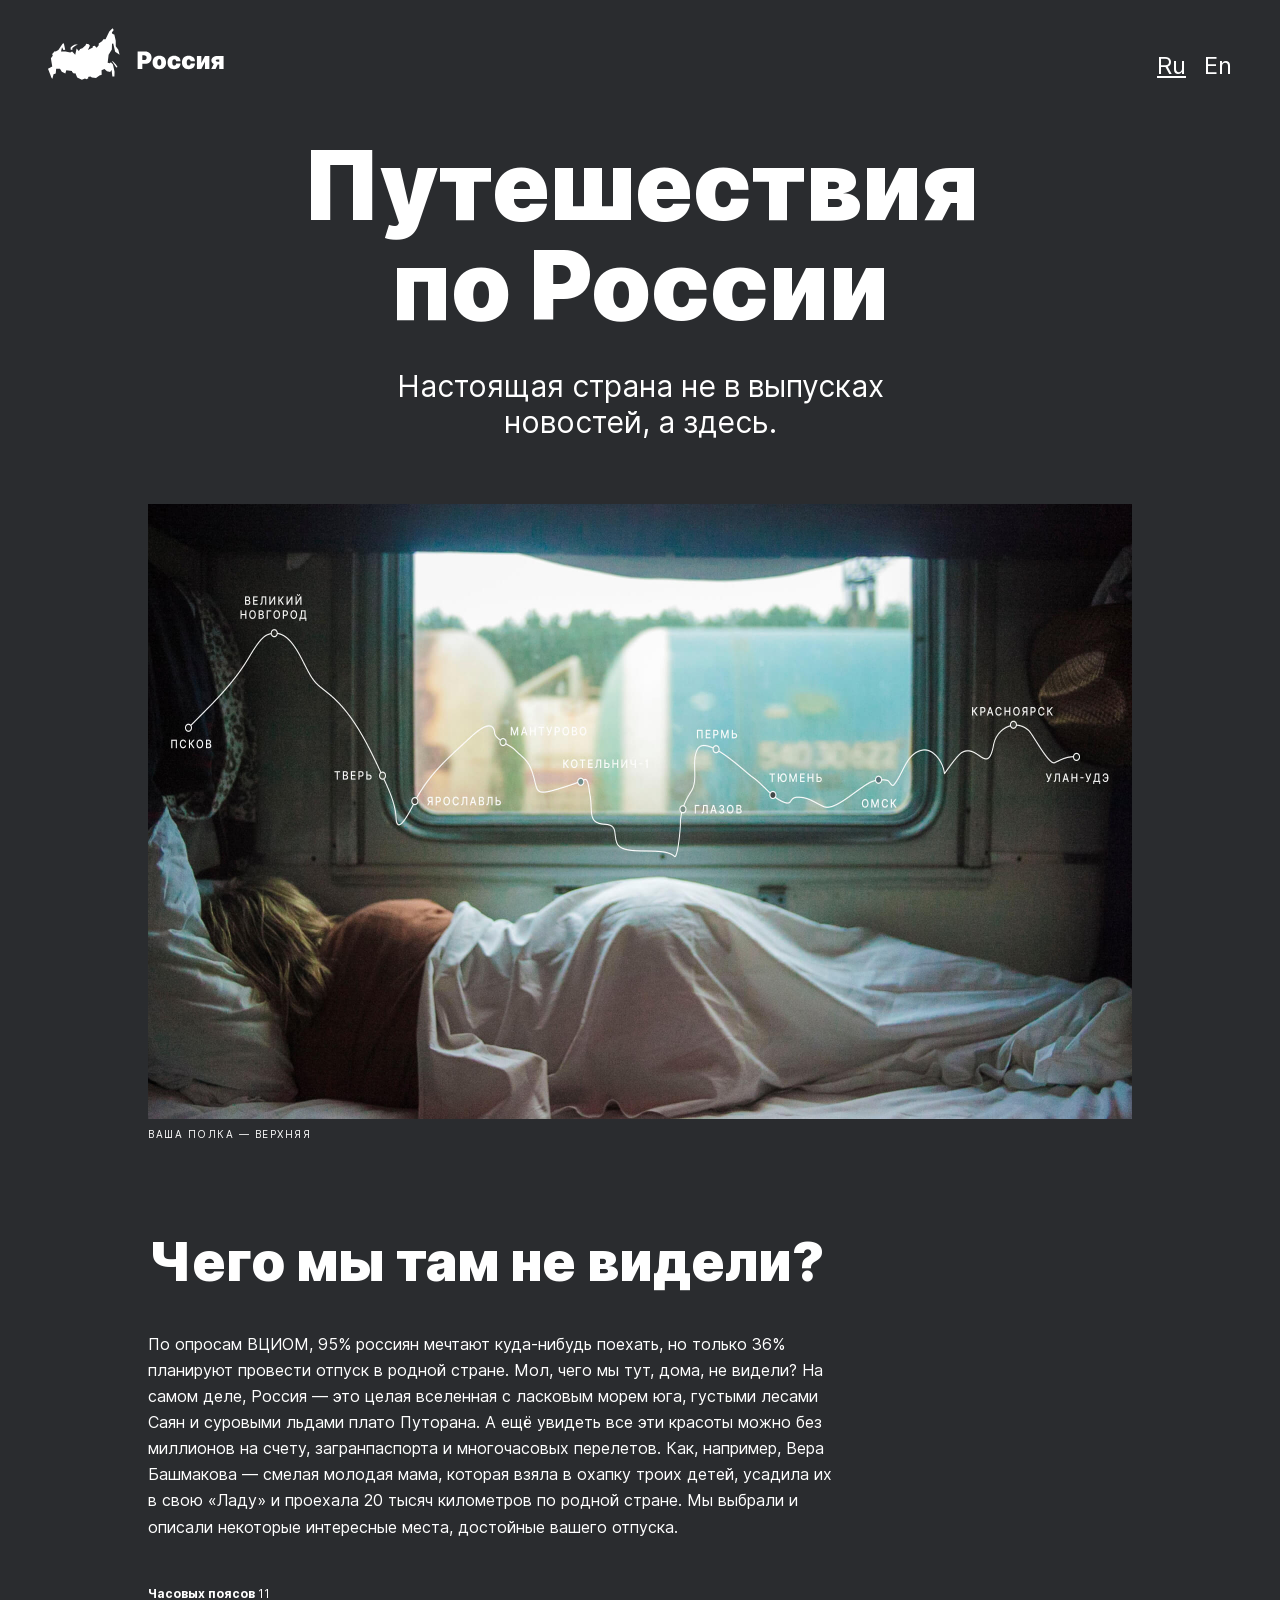
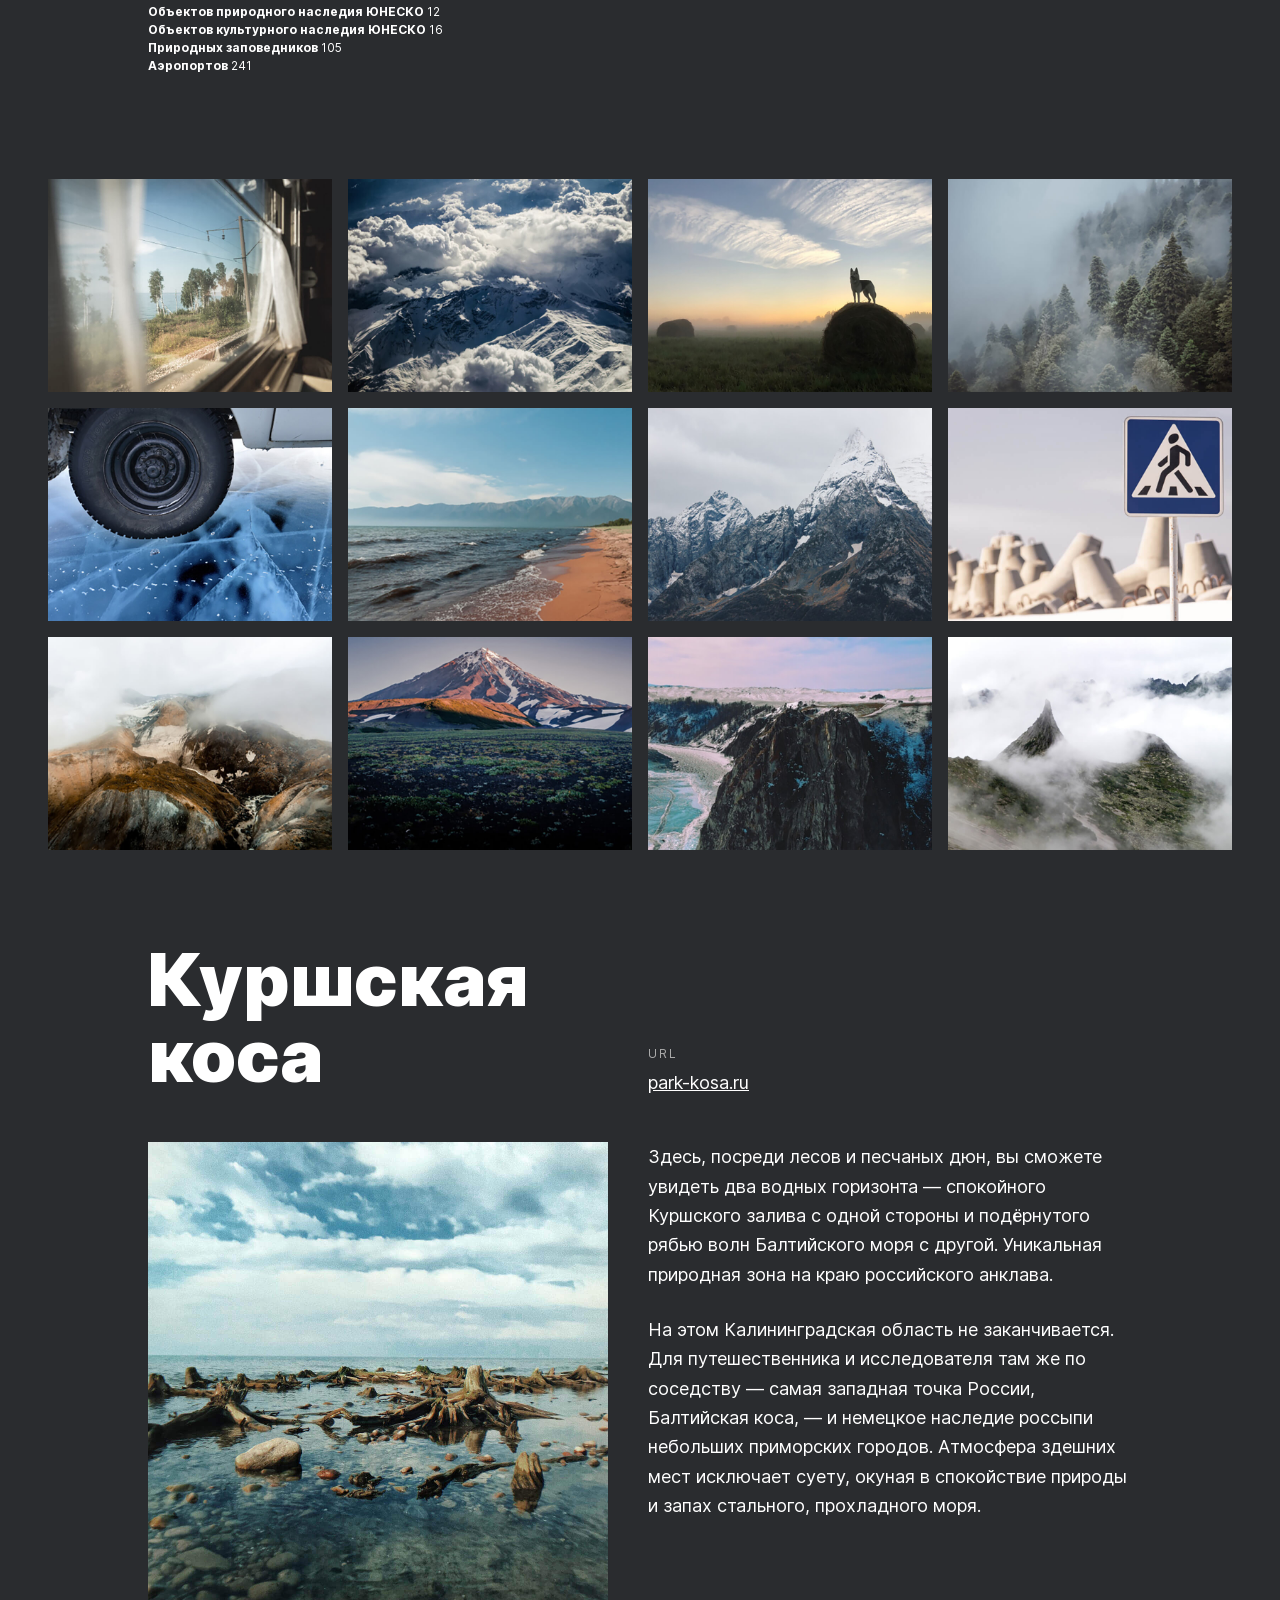
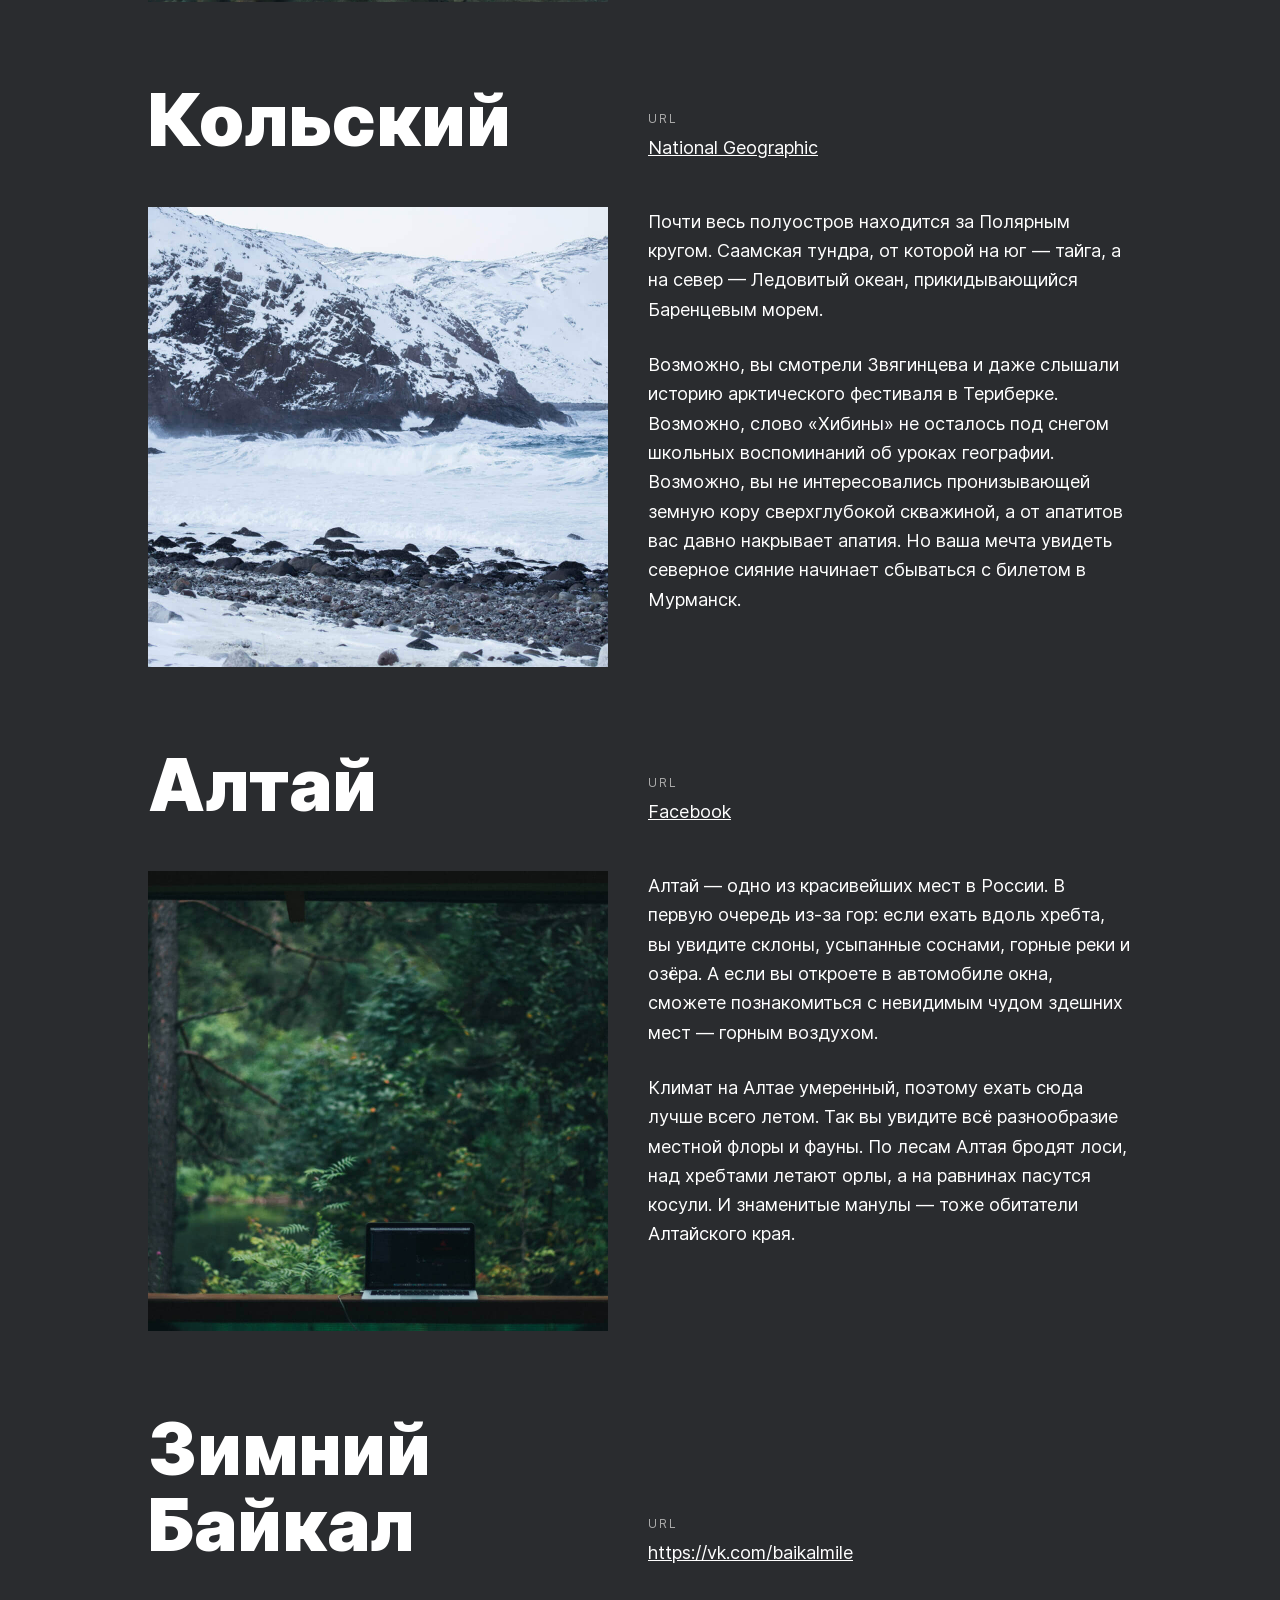
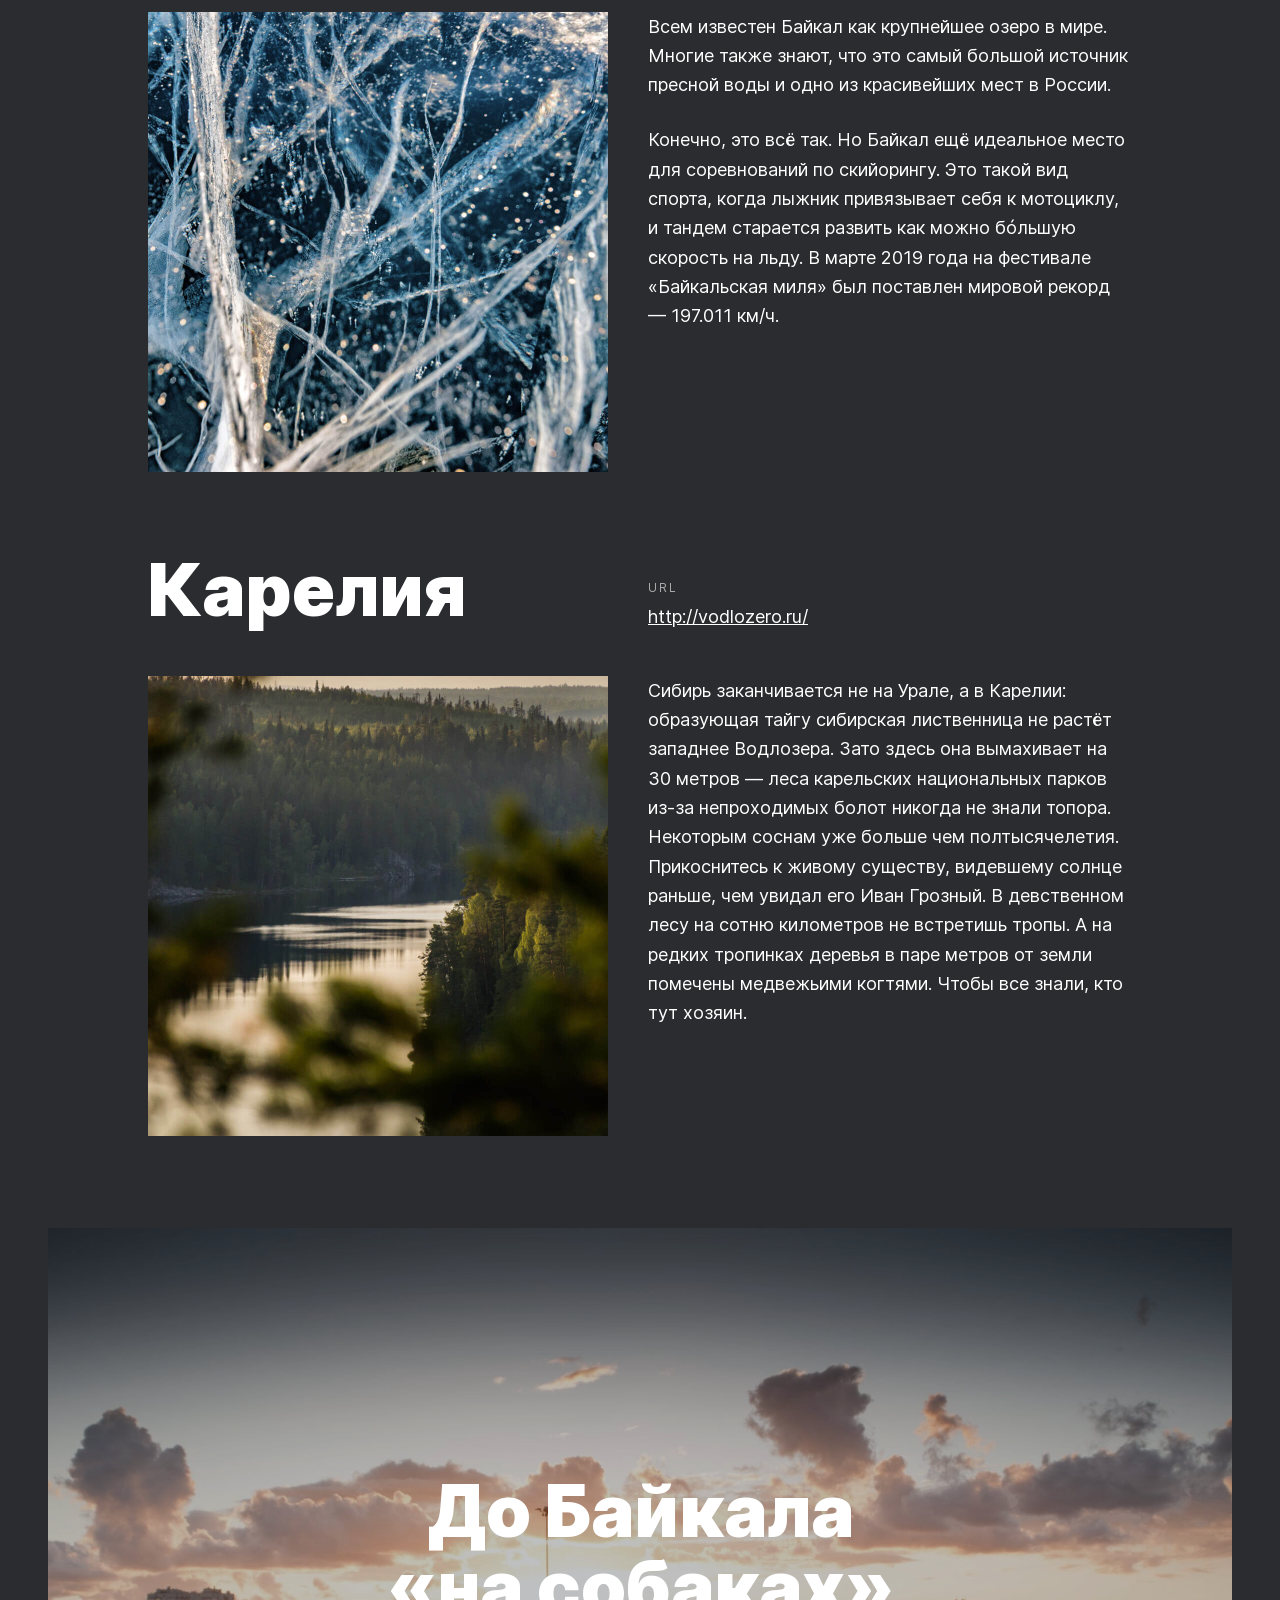
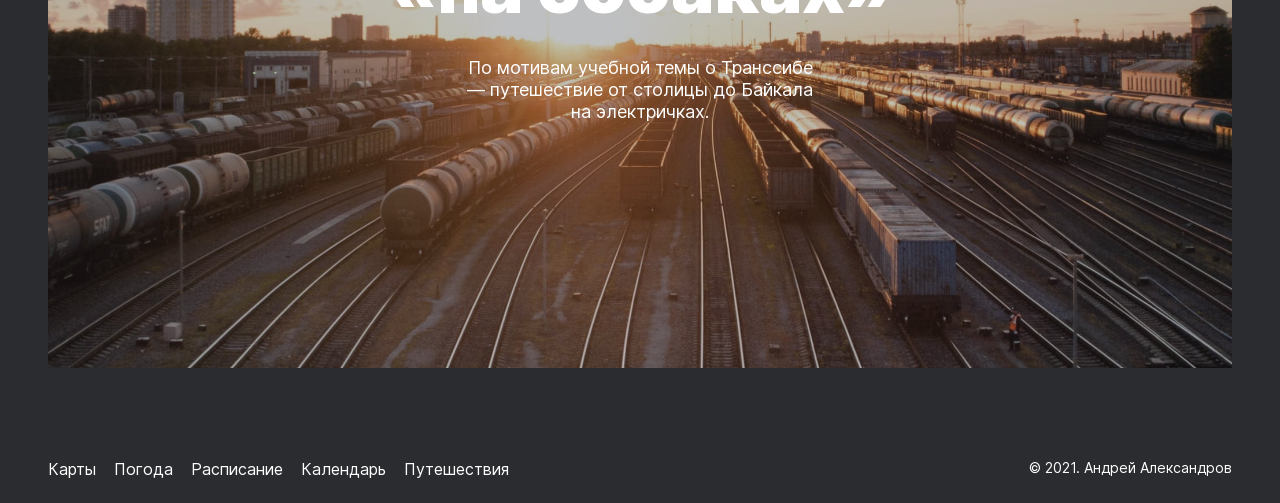
==== index.html @ 9c0816f3 "added markup and styles #1280" ====
<!DOCTYPE html>
<html lang="ru">
<head>
  <meta charset="UTF-8">
  <meta name="viewport" content="width=device-width, initial-scale=1.0">
  <title>Путешествия по России</title>
  <link rel="stylesheet" href="normalize.css">
  <link rel="stylesheet" href="/fonts/inter.css">
  <link rel="stylesheet" href="style.css">
</head>
<body class="root">
  <div class="page">
    
    <header class="header">
      <img class="header__logo" src="/images/header-logo.svg" alt="лого карта России">
      <ul class="header__lang-links">
        <li class="header__lang-link header__lang-link_ru">Ru</li>
        <li class="header__lang-link">En</li>
      </ul>
    </header>
    <main class="content">

      <section class="lead">
        <h1 class="lead__title">Путешествия по России</h1>
        <h2 class="lead__subtitle">Настоящая страна не в выпусках<pre class="line-break">новостей, а здесь.</pre></h2>
        <img class="lead__image" src="/images/lead-polka.jpg" alt="плацкарт, нижняя полка">
        <p class="lead__caption">ваша полка — верхняя</p>
      </section>

      <section class="intro">
          <h2 class="intro__title">Чего мы там не видели?</h2>
          <p class="intro__text">По опросам ВЦИОМ, 95% россиян мечтают куда-нибудь поехать,
            но только 36% планируют провести отпуск в родной стране. Мол, чего мы тут, дома,
            не видели? На самом деле, Россия — это целая вселенная с ласковым морем юга,
            густыми лесами Саян и суровыми льдами плато Путорана. А ещё увидеть все эти
            красоты можно без миллионов на счету, загранпаспорта и многочасовых перелетов.
            Как, например, Вера Башмакова — смелая молодая мама, которая взяла в охапку троих детей,
            усадила их в свою «Ладу» и проехала 20 тысяч километров по родной стране.
            Мы выбрали и описали некоторые интересные места, достойные вашего отпуска.
          </p>
          <ul class="intro__list">
            <li>Часовых поясов <span class="intro__list_digits">11</span></li>
            <li>Объектов природного наследия ЮНЕСКО <span class="intro__list_digits">12</span></li>
            <li>Объектов культурного наследия ЮНЕСКО <span class="intro__list_digits">16</span></li>
            <li>Природных заповедников <span class="intro__list_digits">105</span></li>
            <li>Аэропортов <span class="intro__list_digits">241</span></li>
          </ul>
      </section>

      <section class="photo-grid">
        <div class="photo-grid__item photo-grid__item_cell_1"></div>
        <div class="photo-grid__item photo-grid__item_cell_2"></div>
        <div class="photo-grid__item photo-grid__item_cell_3"></div>
        <div class="photo-grid__item photo-grid__item_cell_4"></div>
        <div class="photo-grid__item photo-grid__item_cell_5"></div>
        <div class="photo-grid__item photo-grid__item_cell_6"></div>
        <div class="photo-grid__item photo-grid__item_cell_7"></div>
        <div class="photo-grid__item photo-grid__item_cell_8"></div>
        <div class="photo-grid__item photo-grid__item_cell_9"></div>
        <div class="photo-grid__item photo-grid__item_cell_10"></div>
        <div class="photo-grid__item photo-grid__item_cell_11"></div>
        <div class="photo-grid__item photo-grid__item_cell_12"></div>
      </section>
    
      <section class="places">
        <div class="place">
          <h2 class="place__title">Куршская коса</h2>
          <div class="place__website">
            <h3 class="place__website_url-heading">URL</h3>
            <a href="http://park-kosa.ru" target="_blank" class="place__website_link hover-link">park-kosa.ru</a>
          </div>
          <img class="place__image" src="/images/place-kosa.jpg" alt="Куршская коса">
          <div class="place__text">
            <p class="place__paragraph">Здесь, посреди лесов и песчаных дюн, вы сможете увидеть два водных горизонта —
              спокойного Куршского залива с одной стороны и подёрнутого рябью волн Балтийского моря с другой.
              Уникальная природная зона на краю российского анклава.</p>
            <p class="place__paragraph">На этом Калининградская область не заканчивается. Для путешественника и исследователя там же
              по соседству — самая западная точка России, Балтийская коса, — и немецкое наследие россыпи небольших
              приморских городов. Атмосфера здешних мест исключает суету, окуная в спокойствие природы и запах
              стального, прохладного моря.</p>
          </div>
        </div>

        <div class="place">
          <h2 class="place__title">Кольский</h2>
          <div class="place__website">
            <h3 class="place__website_url-heading">URL</h3>
            <a href="https://yourshot.nationalgeographic.com/photos/?keywords=kolskiy" target="_blank" class="place__website_link hover-link">National Geographic</a>
          </div>
          <img class="place__image" src="/images/place-kolsky.jpg" alt="Кольский полуостров">
          <div class="place__text">
            <p class="place__paragraph">Почти весь полуостров находится за Полярным кругом. Саамская тундра, от которой на юг — 
              тайга, а на север — Ледовитый океан, прикидывающийся Баренцевым морем.</p>
           <p class="place__paragraph">Возможно, вы смотрели Звягинцева и даже слышали историю арктического фестиваля в Териберке.
              Возможно, слово «Хибины» не осталось под снегом школьных воспоминаний об уроках географии.
              Возможно, вы не интересовались пронизывающей земную кору сверхглубокой скважиной, а от апатитов
              вас давно накрывает апатия. Но ваша мечта увидеть северное сияние начинает сбываться с билетом в Мурманск.</p>
          </div>
        </div>

        <div class="place">
          <h2 class="place__title">Алтай</h2>
          <div class="place__website">
            <h3 class="place__website_url-heading">URL</h3>
            <a href="https://www.facebook.com/vera.bashmakova/posts/10156011613718822" target="_blank" class="place__website_link hover-link">Facebook</a>
          </div>
          <img class="place__image" src="/images/place-altai.jpg" alt="Алтай">
          <div class="place__text">
            <p class="place__paragraph">Алтай — одно из красивейших мест в России. 
              В первую очередь из-за гор: если ехать вдоль хребта, вы увидите склоны, усыпанные соснами, горные реки и озёра.
              А если вы откроете в автомобиле окна, сможете познакомиться с невидимым чудом здешних мест — горным воздухом.</p>
            <p class="place__paragraph">Климат на Алтае умеренный, поэтому ехать сюда лучше всего летом.
              Так вы увидите всё разнообразие местной флоры и фауны. По лесам Алтая бродят лоси, над хребтами летают орлы, а на равнинах пасутся косули.
              И знаменитые манулы — тоже обитатели Алтайского края.</p>
          </div>
        </div>

        <div class="place">
          <h2 class="place__title">Зимний Байкал</h2>
          <div class="place__website">
            <h3 class="place__website_url-heading">URL</h3>
            <a href="https://vk.com/baikalmile" target="_blank" class="place__website_link hover-link">https://vk.com/baikalmile</a>
          </div>
          <img class="place__image" src="/images/place-winter-baikal.jpg" alt="">
          <div class="place__text">
            <p class="place__paragraph">Всем известен Байкал как крупнейшее озеро 
              в мире. Многие также знают, что это самый большой источник пресной воды и одно из красивейших мест в России.</p>
            <p class="place__paragraph">Конечно, это всё так. Но Байкал ещё идеальное место для соревнований по скийорингу. Это такой вид спорта, когда лыжник привязывает себя 
              к мотоциклу, и тандем старается развить как можно бóльшую скорость на льду. В марте 2019 года на фестивале «Байкальская миля» был поставлен мировой рекорд — 197.011 км/ч.</p>
          </div>
        </div>

        <div class="place">
          <h2 class="place__title">Карелия</h2> 
          <div class="place__website">
            <h3 class="place__website_url-heading">URL</h3>
            <a href="http://vodlozero.ru" target="_blank" class="place__website_link hover-link">http://vodlozero.ru/</a>
          </div>
          <img class="place__image" src="/images/place-karelia.jpg" alt="Карелия">
          <div class="place__text">
            <p class="place__paragraph">Сибирь заканчивается не на Урале, а в Карелии: образующая тайгу сибирская лиственница не растёт западнее Водлозера.
              Зато здесь она вымахивает на 30 метров — леса карельских национальных парков из-за непроходимых болот никогда не знали топора. Некоторым соснам уже больше чем полтысячелетия.
              Прикоснитесь к живому существу, видевшему солнце раньше, чем увидал его Иван Грозный.
              В девственном лесу на сотню километров не встретишь тропы. А на редких тропинках деревья 
              в паре метров от земли помечены медвежьими когтями. Чтобы все знали, кто тут хозяин.</p>
          </div>
        </div>
      </section>

      <section class="cover">
        <a href="https://stampsy.com/na-elektrichkakh-do-baikala" target="_blank" class="cover__background">
          <h2 class="cover__title">До Байкала «на собаках»</h2>
          <h3 class="cover__subtitle">По мотивам учебной темы о Транссибе — путешествие от столицы до Байкала на электричках.</h3>
        </a>
      </section>
    </main>
    <footer class="footer">
      <nav >
        <ul class="footer__menu">
          <li>
            <a href="https://yandex.ru/maps" target="_blank" class="footer__link hover-link">Карты</a>
          </li>
          <li>
            <a href="https://yandex.ru/pogoda" target="_blank" class="footer__link hover-link">Погода</a>
          </li>
          <li>
            <a href="https://rasp.yandex.ru" target="_blank" class="footer__link hover-link">Расписание</a>
          </li>
          <li>
            <a href="https://calendar.yandex.ru" target="_blank" class="footer__link hover-link">Календарь</a>
          </li>
          <li>
            <a href="https://travel.yandex.ru" target="_blank" class="footer__link hover-link">Путешествия</a>
          </li>          
        </ul>
      </nav>
      <p class="footer__copyright">© 2021. Андрей Александров</p>
    </footer>
  </div>
  
</body>
</html>
---- fonts/inter.css ----
@font-face {
  font-family: 'Inter';
  font-style:  normal;
  font-weight: 400;
  font-display: swap;
  src: url("Inter-Regular.woff2?v=3.19") format("woff2"),
       url("Inter-Regular.woff?v=3.19") format("woff");
}

@font-face {
  font-family: 'Inter';
  font-style:  normal;
  font-weight: 700;
  font-display: swap;
  src: url("Inter-Bold.woff2?v=3.19") format("woff2"),
       url("Inter-Bold.woff?v=3.19") format("woff");
}

@font-face {
  font-family: 'Inter';
  font-style:  normal;
  font-weight: 900;
  font-display: swap;
  src: url("Inter-Black.woff2?v=3.19") format("woff2"),
       url("Inter-Black.woff?v=3.19") format("woff");
}


/* -------------------------------------------------------
Variable font.
Usage:

  html { font-family: 'Inter', sans-serif; }
  @supports (font-variation-settings: normal) {
    html { font-family: 'Inter var', sans-serif; }
  }
*/
@font-face {
  font-family: 'Inter var';
  font-weight: 100 900;
  font-display: swap;
  font-style: normal;
  font-named-instance: 'Regular';
  src: url("Inter-roman.var.woff2?v=3.19") format("woff2");
}



@font-face {
  font-family: 'Inter var experimental';
  font-weight: 100 900;
  font-display: swap;
  font-style: oblique 0deg 10deg;
  src: url("Inter.var.woff2?v=3.19") format("woff2");
}
---- style.css ----
.page {
  margin: 0 auto;
  padding: 28px 0 24px;
  max-width: 1280px;
  min-height: 100vh;
  background: #2A2C2F;
  font-family: 'Inter', sans-serif;
  color: #FFFFFF;
}
.header {
  margin: 0 auto 56px;
  max-width: 1184px;
  min-height: 52px;
  display: flex;
  justify-content: space-between;
}
.header__logo {
  width: 176px;
  height: 52px;
}
.header__lang-links {
  margin: 0;
  padding: 0;
  font-size: 24px;
  line-height: 1.17;
  display: flex;
  align-items: flex-end;
}
.header__lang-link {
  color: #FFFFFF;
  margin-right: 18px;
  list-style-type: none;
  padding: 0;
}
.header__lang-link:last-child {
  margin-right: 0;
}
.header__lang-link_ru {
  text-decoration: underline;
}
/*---------------------------------------------------------------------------*/
.lead {
  margin: 0 auto;
  max-width: 984px;
  max-height: 1005px;
  display: flex;
  flex-direction: column;
}
.lead__title {
  margin: 0 auto;
  max-width: 720px;
  height: 200px;
  font-weight: 900;
  font-size: 96px;
  line-height: 1.04;
  text-align: center;
}
.lead__subtitle {
  margin: 32px auto 64px;
  max-width: 640px;
  height: 72px;
  font-weight: normal;
  font-size: 30px;
  line-height: 1.2;
  text-align: center;
}
.line-break {
  margin: 0;
  font-family: 'Inter', sans-serif;
}
.lead__image {
  margin: 0 auto;
  height: 615px;
  object-fit: cover;
}
.lead__caption {
  margin-top: 8px;
  font-size: 10px;
  line-height: 1.4;
  letter-spacing: 1.5px;
  text-transform: uppercase;
  align-self: flex-start;
}
/*---------------------------------------------------------------------------*/
.intro {
  margin: 92px auto 92px 148px;
  max-width: 690px;
  min-height: 429px;
  display: flex;
  flex-direction: column;
}
.intro__title {
  margin: 0;
  min-height: 58px;
  font-weight: 900;
  font-size: 54px;
  line-height: 1.07;
}
.intro__text {
  margin: 40px 0 33px;
  min-height: 208px;
  font-size: 16px;
  line-height: 1.63;
}
.intro__list {
  list-style-type: none;
  padding: 0;
  min-height: 90px;
  font-size: 12px;
  line-height: 1.5;
  font-weight: bold;
}
.intro__list_digits {
  font-weight: 400;
}
/*---------------------------------------------------------------------------*/
.photo-grid {
  margin: 0 auto;
  max-width: 1184px;
  min-height: 671px;
  display: grid;
  grid-template-columns: repeat(auto-fit, minmax(284px, 1fr));
  grid-template-rows: repeat(auto-fit, minmax(213px, 1fr));
  gap: 16px ;
}
.photo-grid__item {
  background-size: cover;
}
.photo-grid__item_cell_1 {
  background-image:url(/images/photo-grid-train.jpg);
}
.photo-grid__item_cell_2 {
  background-image: url(/images/photo-grid-atharva-tulsi.jpg);
}
.photo-grid__item_cell_3 {
  background-image: url(/images/photo-grid-tuman.jpg);
}
.photo-grid__item_cell_4 {
  background-image: url(/images/photo-grid-sochi.jpg);
}
.photo-grid__item_cell_5 {
  background-image: url(/images/photo-grid-arisa.jpg);
}
.photo-grid__item_cell_6 {
  background-image: url(/images/photo-grid-baikal.jpg);
}
.photo-grid__item_cell_7 {
  background-image: url(/images/photo-grid-elbrus.jpg);
}
.photo-grid__item_cell_8 {
  background-image: url(/images/photo-grid-kondratiev.jpg);
}
.photo-grid__item_cell_9 {
  background-image: url(/images/photo-grid-kamchatka-1.jpg);
}
.photo-grid__item_cell_10 {
  background-image: url(/images/photo-grid-kamchatka-2.jpg);
}
.photo-grid__item_cell_11 {
  background-image: url(/images/photo-grid-baikal-2.jpg);
}
.photo-grid__item_cell_12 {
  background-image: url(/images/photo-grid-ergaki.jpg);
}
/*---------------------------------------------------------------------------*/
.places {
  margin: 92px auto;
  max-width: 984px;
}
.place {
  margin: 0px 0 80px;
  max-width: 984px;
  display: grid;
  grid-template-columns: 460px 1fr;
  grid-template-rows: max-content;
  gap: 48px 40px;
}

.place__title {
  margin: 0;
  width: 460px;
  font-weight: 900;
  font-size: 72px;
  line-height: 1.06;
  align-self: end;
}
.place__website {
  max-width: 456px;
  max-height: 46px;
  align-self: end;

}
.place__website_url-heading {
  margin: 0 0 12px;
  font-weight: normal;
  font-size: 12px;
  line-height: 1;
  letter-spacing: 2px;
  color: #AAAAAA;
}
.place__website_link {
  font-size: 18px;
  line-height: 22px;
  color: #FFFFFF;
}

.place__image {
  max-width: 460px;
  max-height: 460px;
  object-fit: cover;
}
.place__text {
  max-width: 484px;
  font-size: 18px;
  line-height: 1.63;
}
.place__paragraph {
  margin: 0 0 26px;
}
/*---------------------------------------------------------------------------*/
.cover {
  margin: 92px auto;
}
.cover__title {
  margin: 245px auto 32px;
  max-width: 560px;
  min-height: 152px;
  font-weight: 900;
  font-size: 72px;
  line-height: 1.06;
  text-align: center;
  
}
.cover__subtitle {
  margin: 0 auto 245px;
  width: 360px;
  height: 66px;
  font-weight: normal;
  font-size: 18px;
  line-height: 1.22;
  text-align: center;
}
.cover__background {
  margin: 0 auto;
  max-width: 1184px;
  min-height: 740px;
  background: url(/images/cover-trains.jpg);
  background-size: cover;
  display: flex;
  flex-direction: column;
  position: relative;
  z-index: 1;
  color: #FFFFFF;
  text-decoration: none;
}
.cover__background::after {
  content: '';
  position: absolute;
  top: 0;
  bottom: 0;
  right: 0;
  left: 0;
  background-color: #2A2C2F;
  opacity: 0.3;
  transition: opacity 1s ease-in-out;
  z-index: -1;
}
.cover__background:hover::after {
  opacity: 0.8;
}
/*---------------------------------------------------------------------------*/
.footer {
  margin: 0 auto;
  max-width: 1184px;
  min-height: 18px;
  display: flex;
  justify-content: space-between;
}
.footer__menu {
  margin: 0;
  padding: 0;
  list-style-type: none;
  display: flex;
}
.footer__link {
  margin-right: 18px;
  color: #FFFFFF;
  text-decoration: none;
  font-size: 16px;
  line-height: 1.12;
}
.footer__copyright {
  margin: 0;
  font-size: 14px;
  line-height: 1.14;
}
.hover-link:hover {
  opacity: 0.8;
  transition: opacity 0.5s ease-in-out;
}
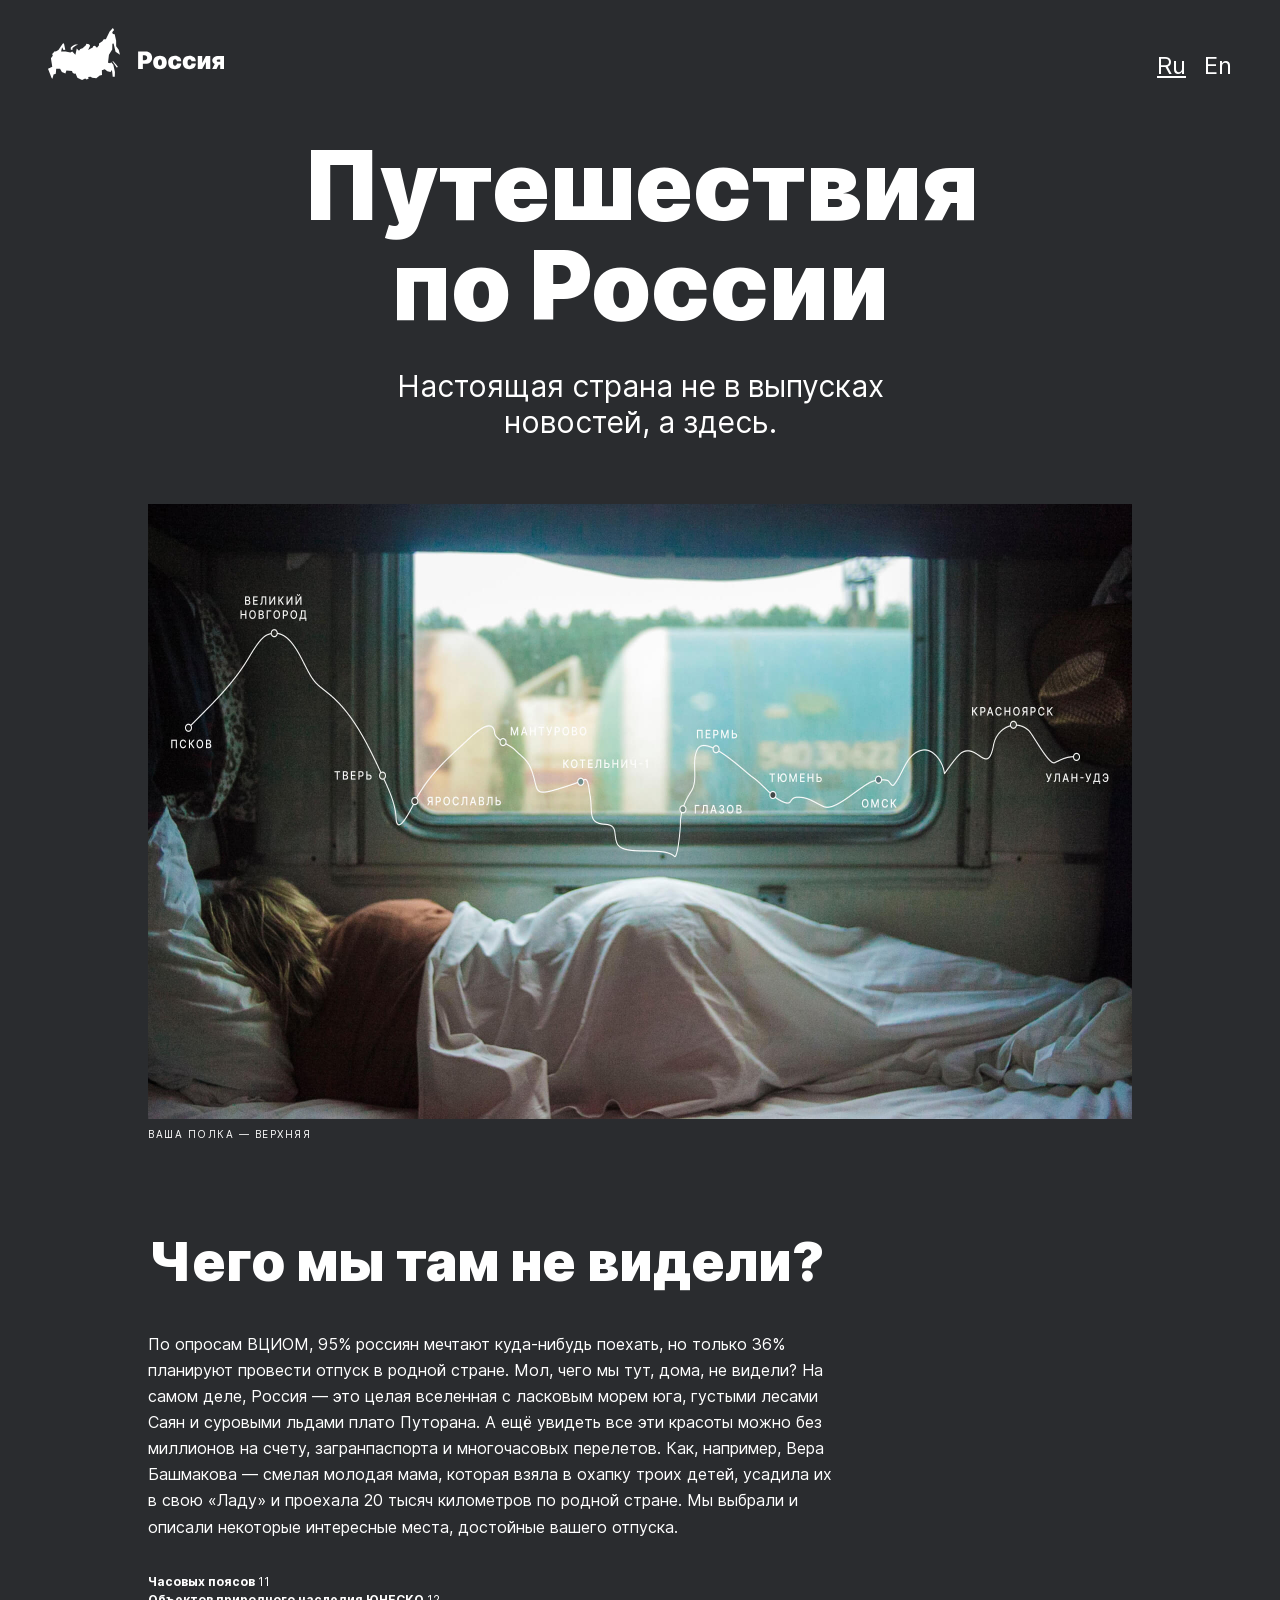
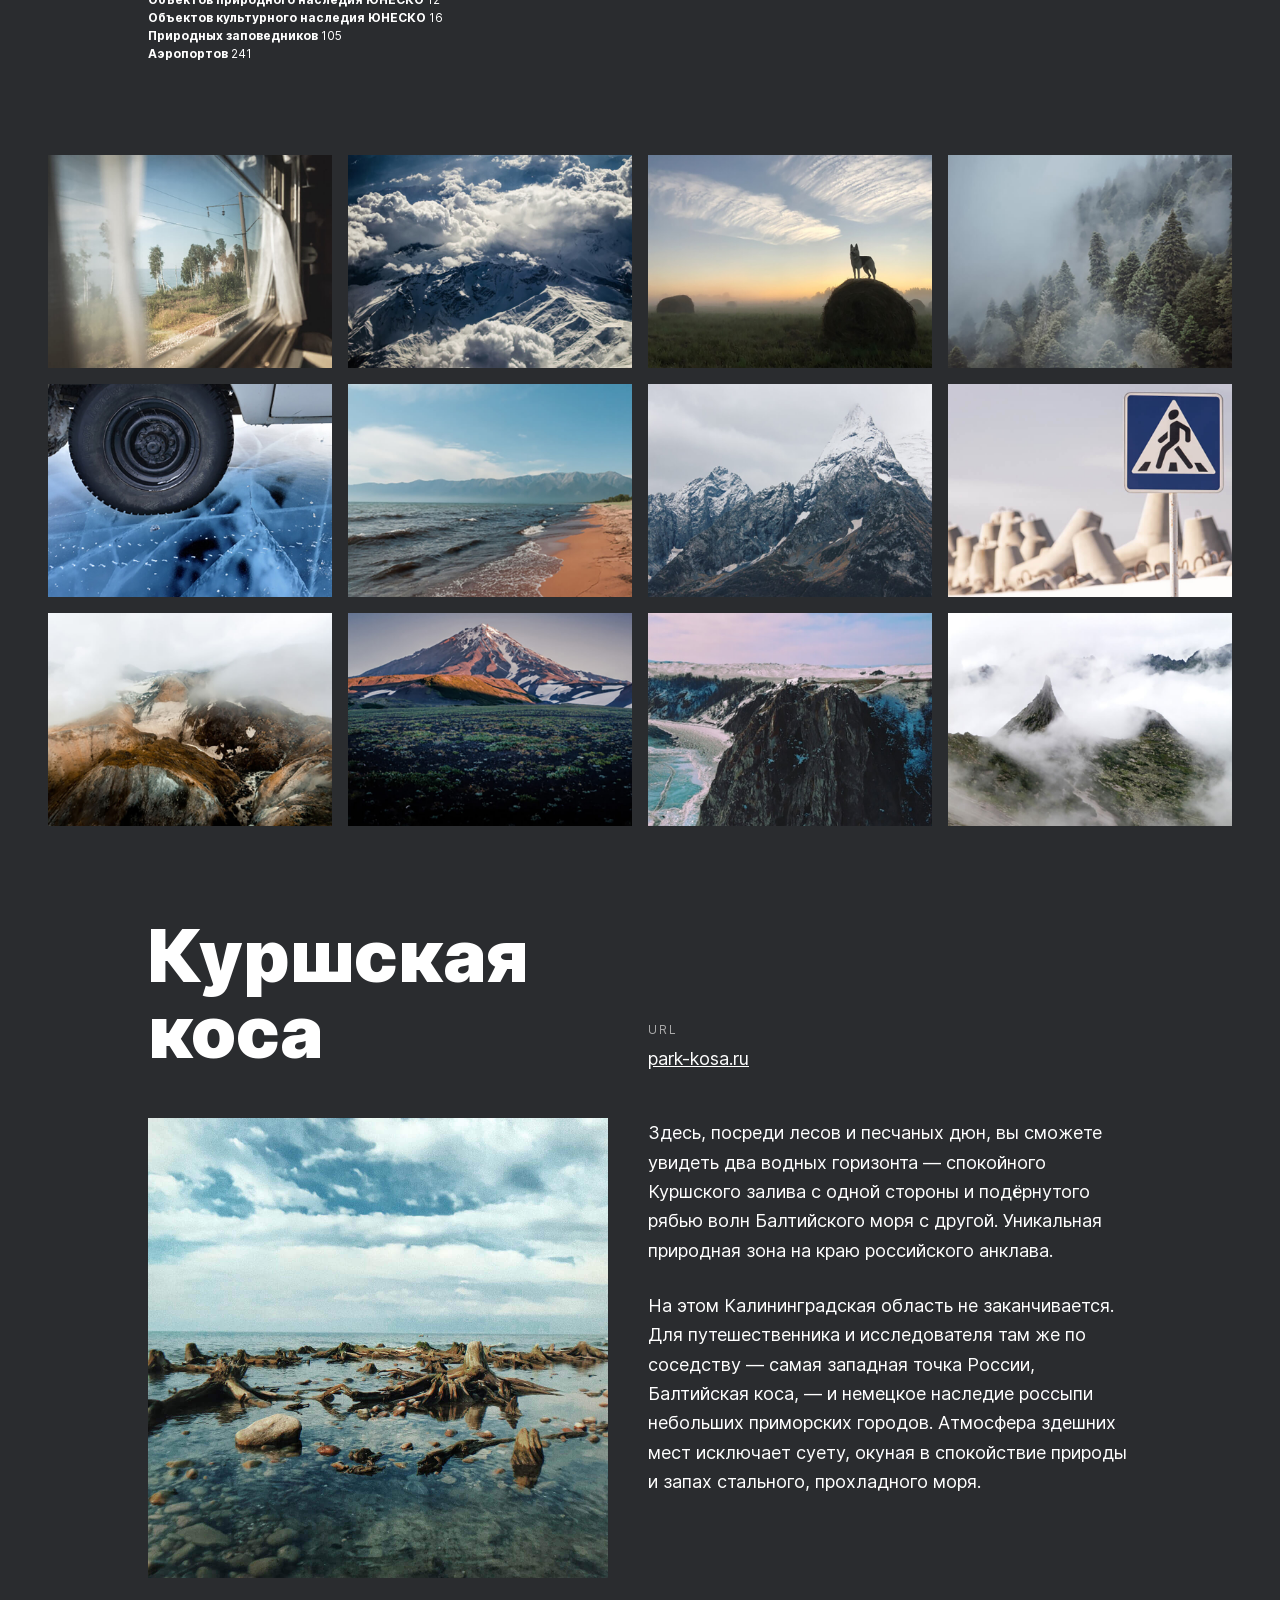
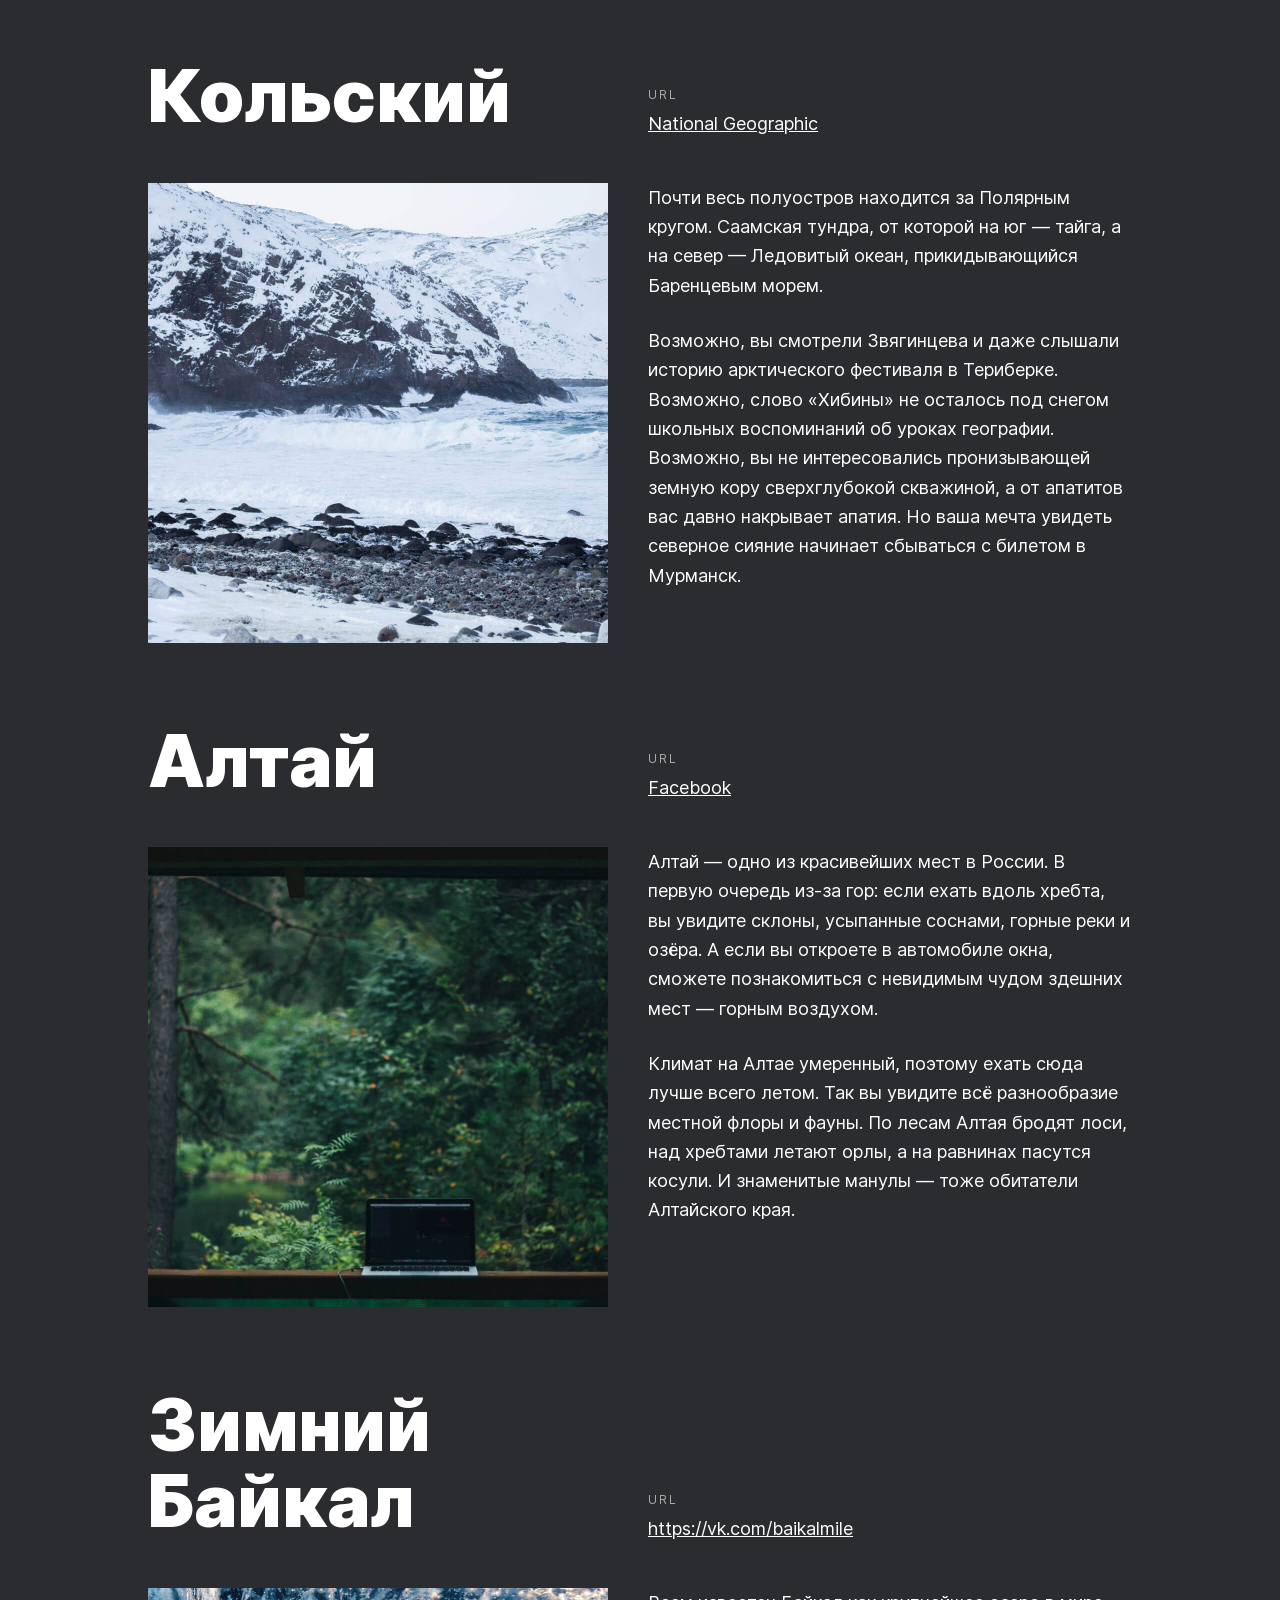
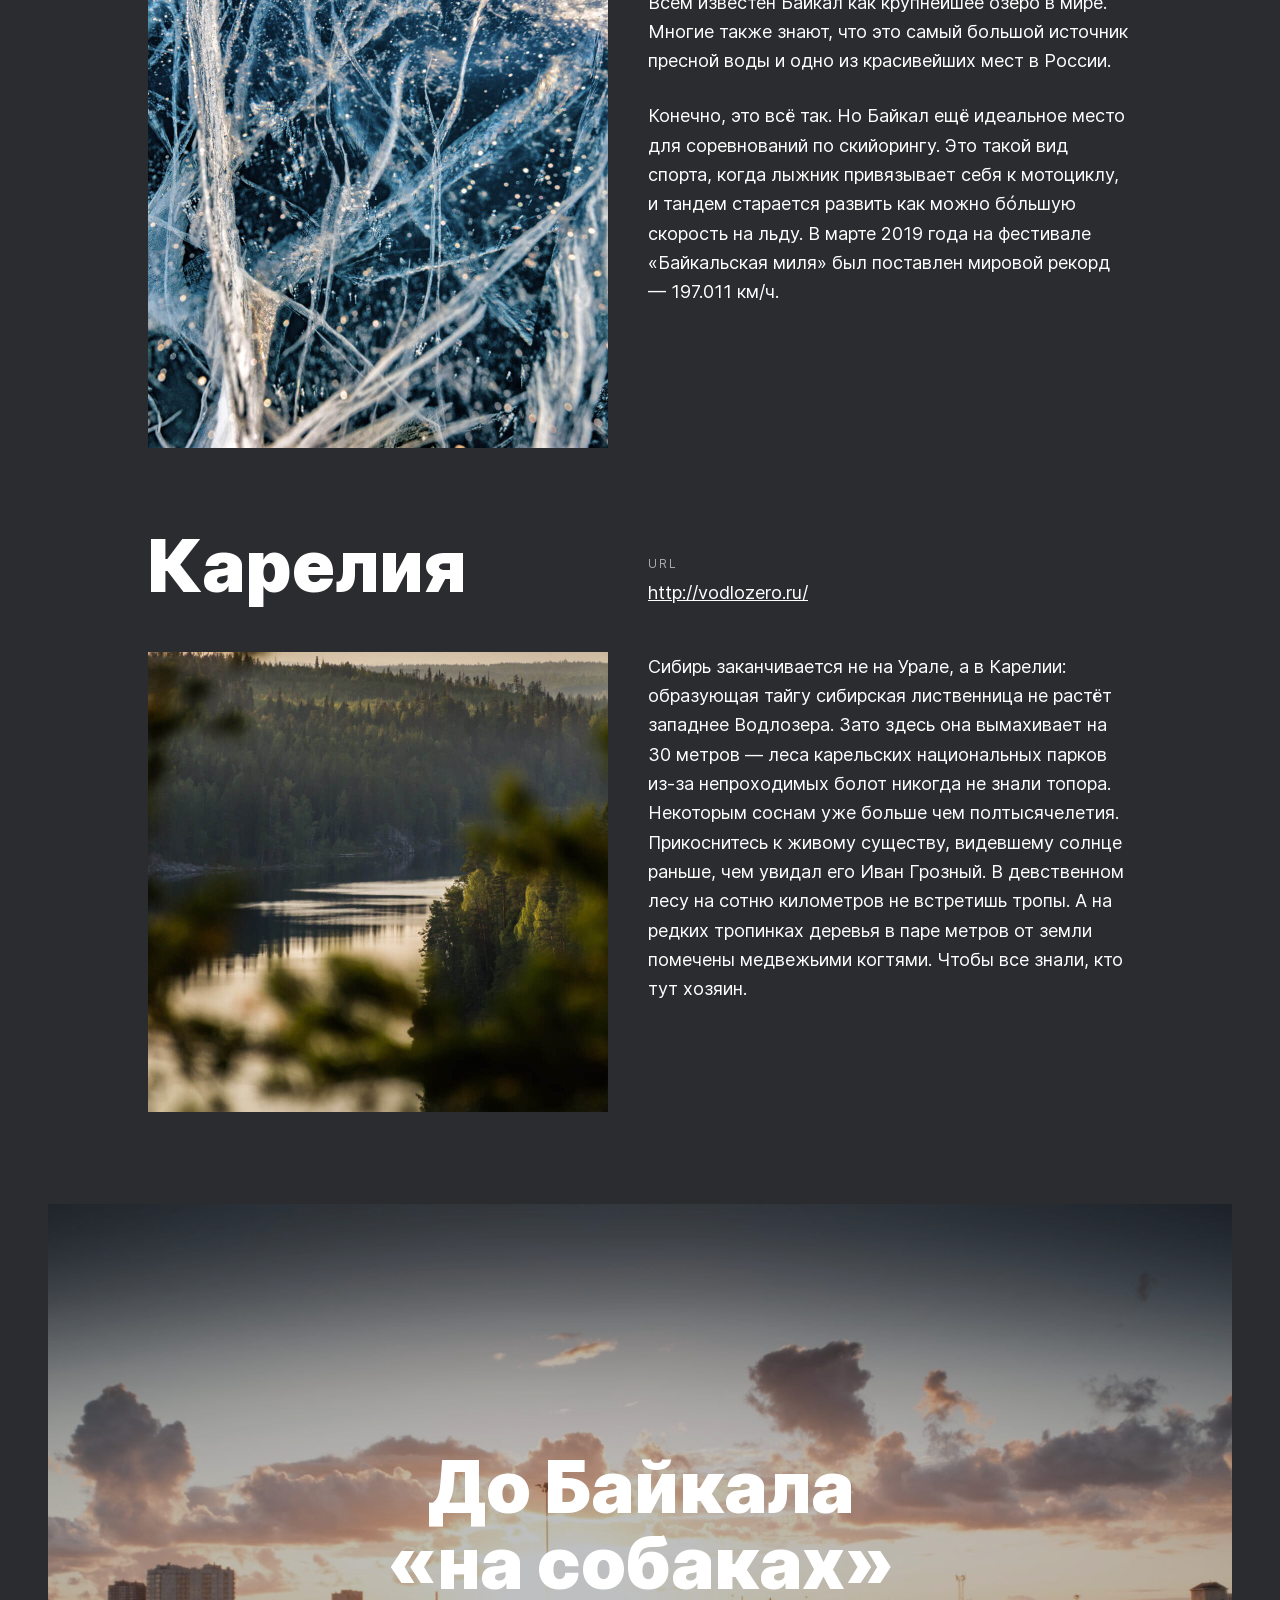
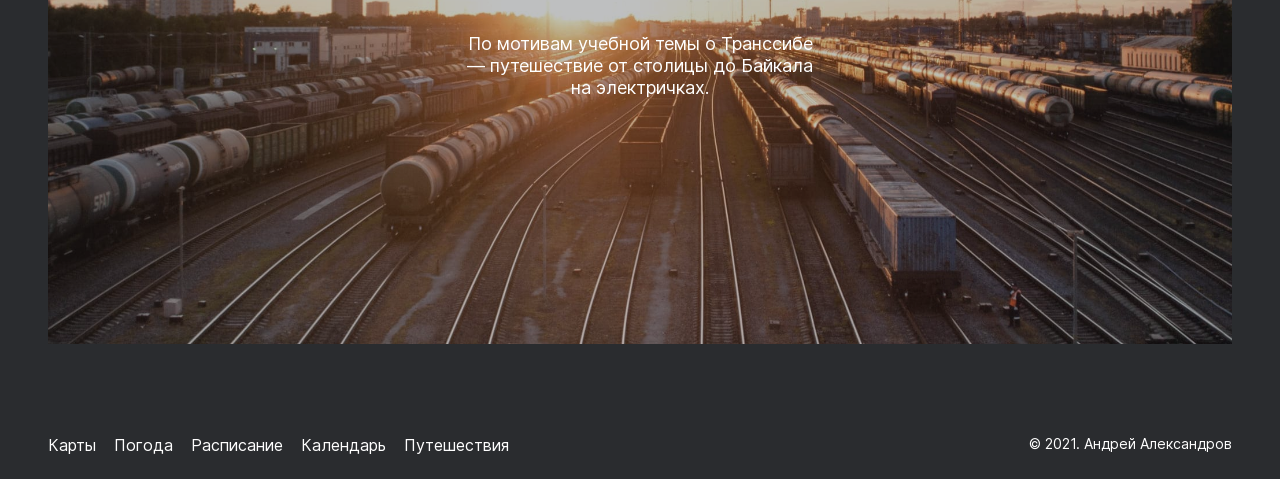
==== commit 04a74471: "added a responsive version of the site" ====
--- a/index.html
+++ b/index.html
@@ -4,30 +4,29 @@
   <meta charset="UTF-8">
   <meta name="viewport" content="width=device-width, initial-scale=1.0">
   <title>Путешествия по России</title>
-  <link rel="stylesheet" href="normalize.css">
-  <link rel="stylesheet" href="/fonts/inter.css">
-  <link rel="stylesheet" href="style.css">
+  <link rel="stylesheet" href="pages/index.css">
 </head>
-<body class="root">
+<body>
   <div class="page">
-    
     <header class="header">
-      <img class="header__logo" src="/images/header-logo.svg" alt="лого карта России">
+      <img class="header__logo" src="images/header-logo.svg" alt="лого карта России">
       <ul class="header__lang-links">
         <li class="header__lang-link header__lang-link_ru">Ru</li>
         <li class="header__lang-link">En</li>
       </ul>
     </header>
     <main class="content">
-
       <section class="lead">
         <h1 class="lead__title">Путешествия по России</h1>
-        <h2 class="lead__subtitle">Настоящая страна не в выпусках<pre class="line-break">новостей, а здесь.</pre></h2>
-        <img class="lead__image" src="/images/lead-polka.jpg" alt="плацкарт, нижняя полка">
-        <p class="lead__caption">ваша полка — верхняя</p>
+        <h2 class="lead__subtitle">Настоящая страна не в выпусках <span class="line-break">новостей, а здесь.</span></h2>
+        <figure class="lead__figure">
+          <img class="lead__image" src="images/lead-polka.jpg" alt="плацкарт, нижняя полка">
+          <figcaption class="lead__caption">ваша полка — верхняя</figcaption>
+        </figure>  
       </section>
 
       <section class="intro">
+        <div class="intro__container">
           <h2 class="intro__title">Чего мы там не видели?</h2>
           <p class="intro__text">По опросам ВЦИОМ, 95% россиян мечтают куда-нибудь поехать,
             но только 36% планируют провести отпуск в родной стране. Мол, чего мы тут, дома,
@@ -45,23 +44,24 @@
             <li>Природных заповедников <span class="intro__list_digits">105</span></li>
             <li>Аэропортов <span class="intro__list_digits">241</span></li>
           </ul>
+        </div>  
       </section>
-
-      <section class="photo-grid">
-        <div class="photo-grid__item photo-grid__item_cell_1"></div>
-        <div class="photo-grid__item photo-grid__item_cell_2"></div>
-        <div class="photo-grid__item photo-grid__item_cell_3"></div>
-        <div class="photo-grid__item photo-grid__item_cell_4"></div>
-        <div class="photo-grid__item photo-grid__item_cell_5"></div>
-        <div class="photo-grid__item photo-grid__item_cell_6"></div>
-        <div class="photo-grid__item photo-grid__item_cell_7"></div>
-        <div class="photo-grid__item photo-grid__item_cell_8"></div>
-        <div class="photo-grid__item photo-grid__item_cell_9"></div>
-        <div class="photo-grid__item photo-grid__item_cell_10"></div>
-        <div class="photo-grid__item photo-grid__item_cell_11"></div>
-        <div class="photo-grid__item photo-grid__item_cell_12"></div>
-      </section>
-    
+      <!--Без заголовка валидатор ругается, заменил section на div, правильно?-->
+      <div class="photo-grid">
+        <img class="photo-grid__item" src="images/photo-grid-train.jpg" alt="окно поезда">
+        <img class="photo-grid__item" src="images/photo-grid-atharva-tulsi.jpg" alt="гора в облаках">
+        <img class="photo-grid__item" src="images/photo-grid-tuman.jpg" alt="собака на сене">
+        <img class="photo-grid__item" src="images/photo-grid-sochi.jpg" alt="ёлки в тумане">
+        <img class="photo-grid__item" src="images/photo-grid-arisa.jpg" alt="колесо на льду">
+        <img class="photo-grid__item" src="images/photo-grid-baikal.jpg" alt="берег Байкала">
+        <img class="photo-grid__item" src="images/photo-grid-elbrus.jpg" alt="Эльбрус">
+        <img class="photo-grid__item" src="images/photo-grid-kondratiev.jpg" alt="пешеходный переход">
+        <img class="photo-grid__item" src="images/photo-grid-kamchatka-1.jpg" alt="сопки Камчатки">
+        <img class="photo-grid__item" src="images/photo-grid-kamchatka-2.jpg" alt="вулкан на Камчатке">
+        <img class="photo-grid__item" src="images/photo-grid-baikal-2.jpg" alt="скала на Байкале">
+        <img class="photo-grid__item" src="images/photo-grid-ergaki.jpg" alt="Ергаки">
+      </div>
+   
       <section class="places">
         <div class="place">
           <h2 class="place__title">Куршская коса</h2>
@@ -69,7 +69,7 @@
             <h3 class="place__website_url-heading">URL</h3>
             <a href="http://park-kosa.ru" target="_blank" class="place__website_link hover-link">park-kosa.ru</a>
           </div>
-          <img class="place__image" src="/images/place-kosa.jpg" alt="Куршская коса">
+          <img class="place__image" src="images/place-kosa.jpg" alt="Куршская коса">
           <div class="place__text">
             <p class="place__paragraph">Здесь, посреди лесов и песчаных дюн, вы сможете увидеть два водных горизонта —
               спокойного Куршского залива с одной стороны и подёрнутого рябью волн Балтийского моря с другой.
@@ -80,14 +80,13 @@
               стального, прохладного моря.</p>
           </div>
         </div>
-
         <div class="place">
           <h2 class="place__title">Кольский</h2>
           <div class="place__website">
             <h3 class="place__website_url-heading">URL</h3>
             <a href="https://yourshot.nationalgeographic.com/photos/?keywords=kolskiy" target="_blank" class="place__website_link hover-link">National Geographic</a>
           </div>
-          <img class="place__image" src="/images/place-kolsky.jpg" alt="Кольский полуостров">
+          <img class="place__image" src="images/place-kolsky.jpg" alt="Кольский полуостров">
           <div class="place__text">
             <p class="place__paragraph">Почти весь полуостров находится за Полярным кругом. Саамская тундра, от которой на юг — 
               тайга, а на север — Ледовитый океан, прикидывающийся Баренцевым морем.</p>
@@ -97,14 +96,13 @@
               вас давно накрывает апатия. Но ваша мечта увидеть северное сияние начинает сбываться с билетом в Мурманск.</p>
           </div>
         </div>
-
         <div class="place">
           <h2 class="place__title">Алтай</h2>
           <div class="place__website">
             <h3 class="place__website_url-heading">URL</h3>
             <a href="https://www.facebook.com/vera.bashmakova/posts/10156011613718822" target="_blank" class="place__website_link hover-link">Facebook</a>
           </div>
-          <img class="place__image" src="/images/place-altai.jpg" alt="Алтай">
+          <img class="place__image" src="images/place-altai.jpg" alt="Алтай">
           <div class="place__text">
             <p class="place__paragraph">Алтай — одно из красивейших мест в России. 
               В первую очередь из-за гор: если ехать вдоль хребта, вы увидите склоны, усыпанные соснами, горные реки и озёра.
@@ -114,14 +112,13 @@
               И знаменитые манулы — тоже обитатели Алтайского края.</p>
           </div>
         </div>
-
         <div class="place">
           <h2 class="place__title">Зимний Байкал</h2>
           <div class="place__website">
             <h3 class="place__website_url-heading">URL</h3>
             <a href="https://vk.com/baikalmile" target="_blank" class="place__website_link hover-link">https://vk.com/baikalmile</a>
           </div>
-          <img class="place__image" src="/images/place-winter-baikal.jpg" alt="">
+          <img class="place__image" src="images/place-winter-baikal.jpg" alt="зимний Байкал">
           <div class="place__text">
             <p class="place__paragraph">Всем известен Байкал как крупнейшее озеро 
               в мире. Многие также знают, что это самый большой источник пресной воды и одно из красивейших мест в России.</p>
@@ -129,14 +126,13 @@
               к мотоциклу, и тандем старается развить как можно бóльшую скорость на льду. В марте 2019 года на фестивале «Байкальская миля» был поставлен мировой рекорд — 197.011 км/ч.</p>
           </div>
         </div>
-
         <div class="place">
           <h2 class="place__title">Карелия</h2> 
           <div class="place__website">
             <h3 class="place__website_url-heading">URL</h3>
             <a href="http://vodlozero.ru" target="_blank" class="place__website_link hover-link">http://vodlozero.ru/</a>
           </div>
-          <img class="place__image" src="/images/place-karelia.jpg" alt="Карелия">
+          <img class="place__image" src="images/place-karelia.jpg" alt="Карелия">
           <div class="place__text">
             <p class="place__paragraph">Сибирь заканчивается не на Урале, а в Карелии: образующая тайгу сибирская лиственница не растёт западнее Водлозера.
               Зато здесь она вымахивает на 30 метров — леса карельских национальных парков из-за непроходимых болот никогда не знали топора. Некоторым соснам уже больше чем полтысячелетия.
@@ -155,28 +151,27 @@
       </section>
     </main>
     <footer class="footer">
-      <nav >
+      <nav>
         <ul class="footer__menu">
-          <li>
+          <li class="footer__menu_item">
             <a href="https://yandex.ru/maps" target="_blank" class="footer__link hover-link">Карты</a>
           </li>
-          <li>
+          <li class="footer__menu_item">
             <a href="https://yandex.ru/pogoda" target="_blank" class="footer__link hover-link">Погода</a>
           </li>
-          <li>
+          <li class="footer__menu_item">
             <a href="https://rasp.yandex.ru" target="_blank" class="footer__link hover-link">Расписание</a>
           </li>
-          <li>
+          <li class="footer__menu_item">
             <a href="https://calendar.yandex.ru" target="_blank" class="footer__link hover-link">Календарь</a>
           </li>
-          <li>
+          <li class="footer__menu_item">
             <a href="https://travel.yandex.ru" target="_blank" class="footer__link hover-link">Путешествия</a>
           </li>          
         </ul>
       </nav>
-      <p class="footer__copyright">© 2021. Андрей Александров</p>
+      <p class="footer__copyright">&copy; 2021. Андрей Александров</p>
     </footer>
   </div>
-  
 </body>
 </html>
--- a/pages/index.css
+++ b/pages/index.css
@@ -0,0 +1,42 @@
+@import url(../vendor/fonts/inter.css);
+@import url(../vendor/normalize.css);
+@import url(../blocks/page/page.css);
+@import url(../blocks/header/header.css);
+@import url(../blocks/header/__logo/header__logo.css);
+@import url(../blocks/header/__lang-links/header__lang-links.css);
+@import url(../blocks/header/__lang-link/header__lang-link.css);
+@import url(../blocks/header/__lang-link/_ru/header__lang-link_ru.css);
+@import url(../blocks/lead/lead.css);
+@import url(../blocks/lead/__title/lead__title.css);
+@import url(../blocks/lead/__subtitle/lead__subtitile.css);
+@import url(../blocks/line-break/line-break.css);
+@import url(../blocks/lead/__figure/lead__figure.css);
+@import url(../blocks/lead/__image/lead__image.css);
+@import url(../blocks/lead/__caption/lead__caption.css);
+@import url(../blocks/intro/intro.css);
+@import url(../blocks/intro/__container/intro__container.css);
+@import url(../blocks/intro/__title/intro__title.css);
+@import url(../blocks/intro/__text/intro__text.css);
+@import url(../blocks/intro/__list/intro__list.css);
+@import url(../blocks/intro/__list/_digits/intro__list_digits.css);
+@import url(../blocks/photo-grid/photo-grid.css);
+@import url(../blocks/photo-grid/__item/photo-grid__item.css);
+@import url(../blocks/places/places.css);
+@import url(../blocks/place/place.css);
+@import url(../blocks/place/__title/place__title.css);
+@import url(../blocks/place/__website/place__website.css);
+@import url(../blocks/place/__website/_url-heading/place__website_url-heading.css);
+@import url(../blocks/place/__website/_link/place__website_link.css);
+@import url(../blocks/place/__image/place__image.css);
+@import url(../blocks/place/__text/place__text.css);
+@import url(../blocks/place/__paragraph/place__paragraph.css);
+@import url(../blocks/cover/cover.css);
+@import url(../blocks/cover/__title/cover__title.css);
+@import url(../blocks/cover/__subtitle/cover__subtitle.css);
+@import url(../blocks/cover/__background/cover__background.css);
+@import url(../blocks/footer/footer.css);
+@import url(../blocks/footer/__menu/footer__menu.css);
+@import url(../blocks/footer/__menu/_item/footer__menu_item.css);
+@import url(../blocks/footer/__link/footer__link.css);
+@import url(../blocks/footer/__copyright/footer__copyright.css);
+@import url(../blocks/hover-link/hover-link.css);
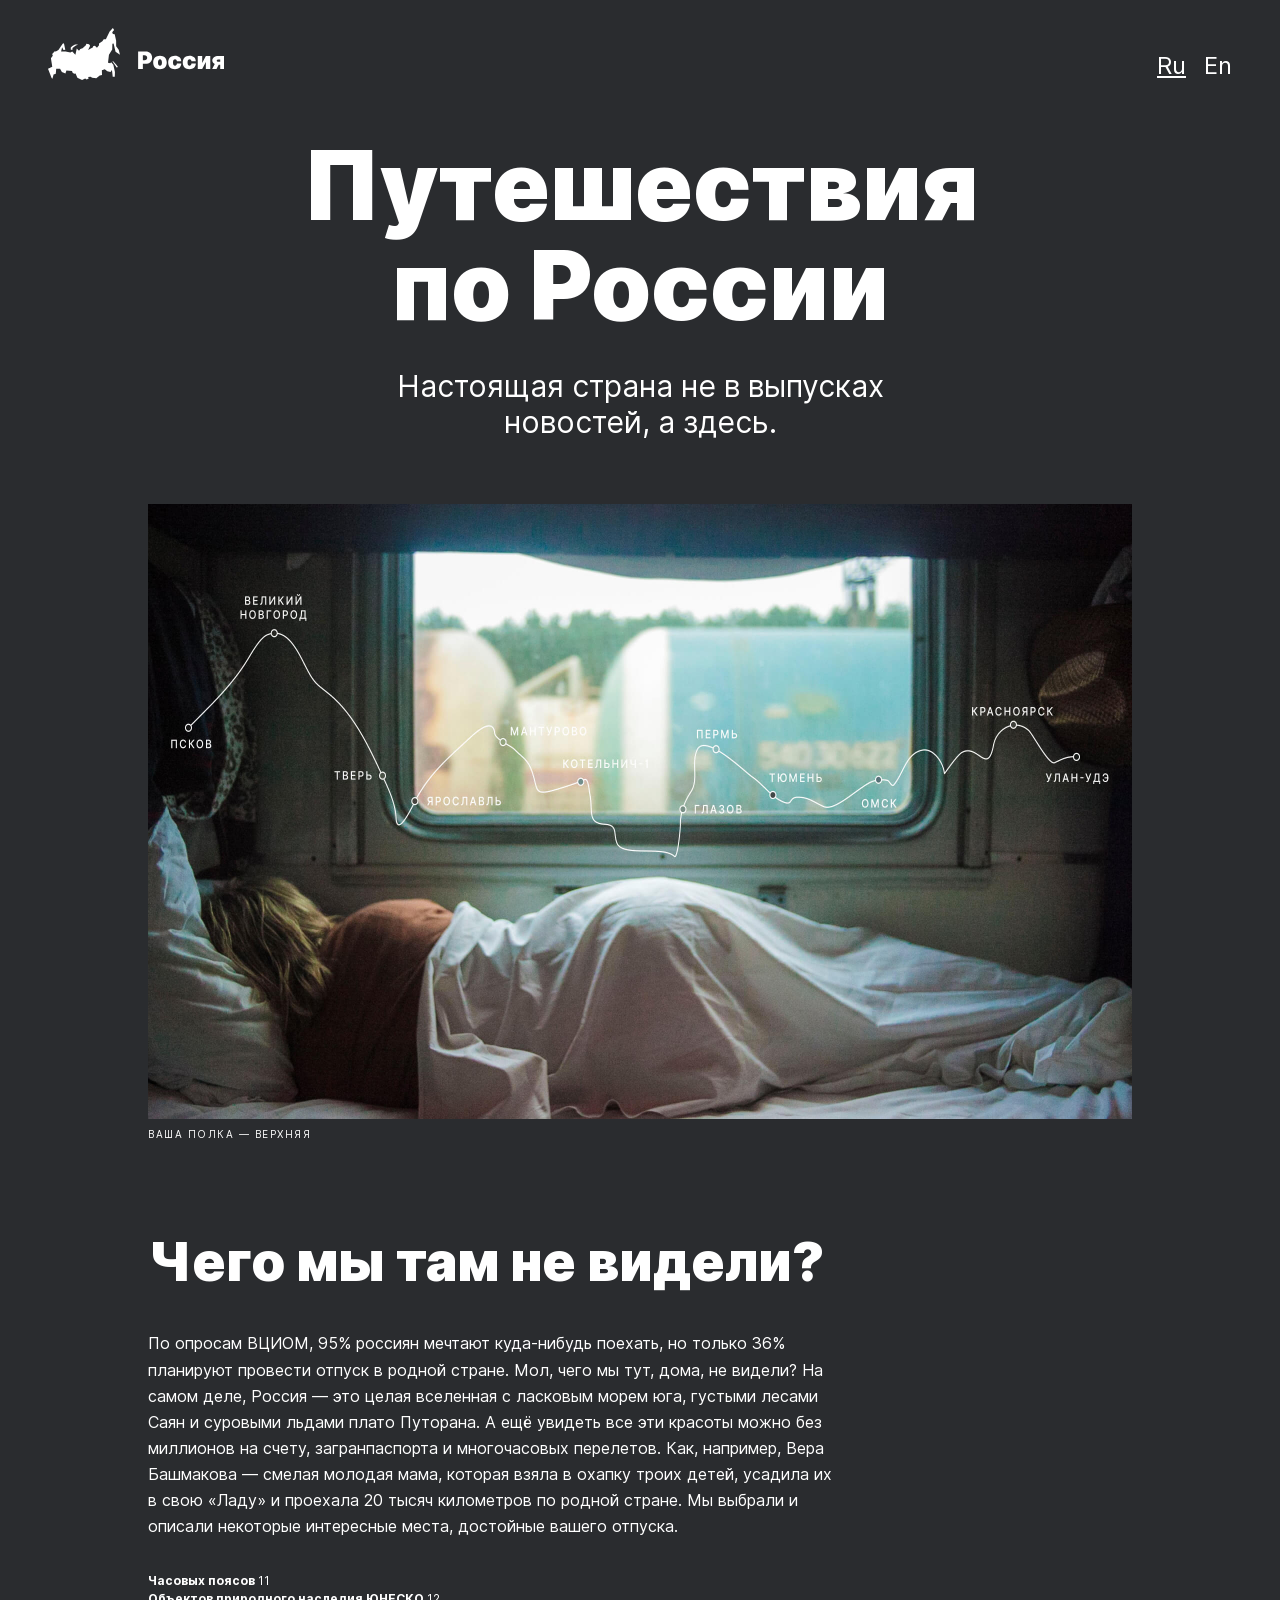
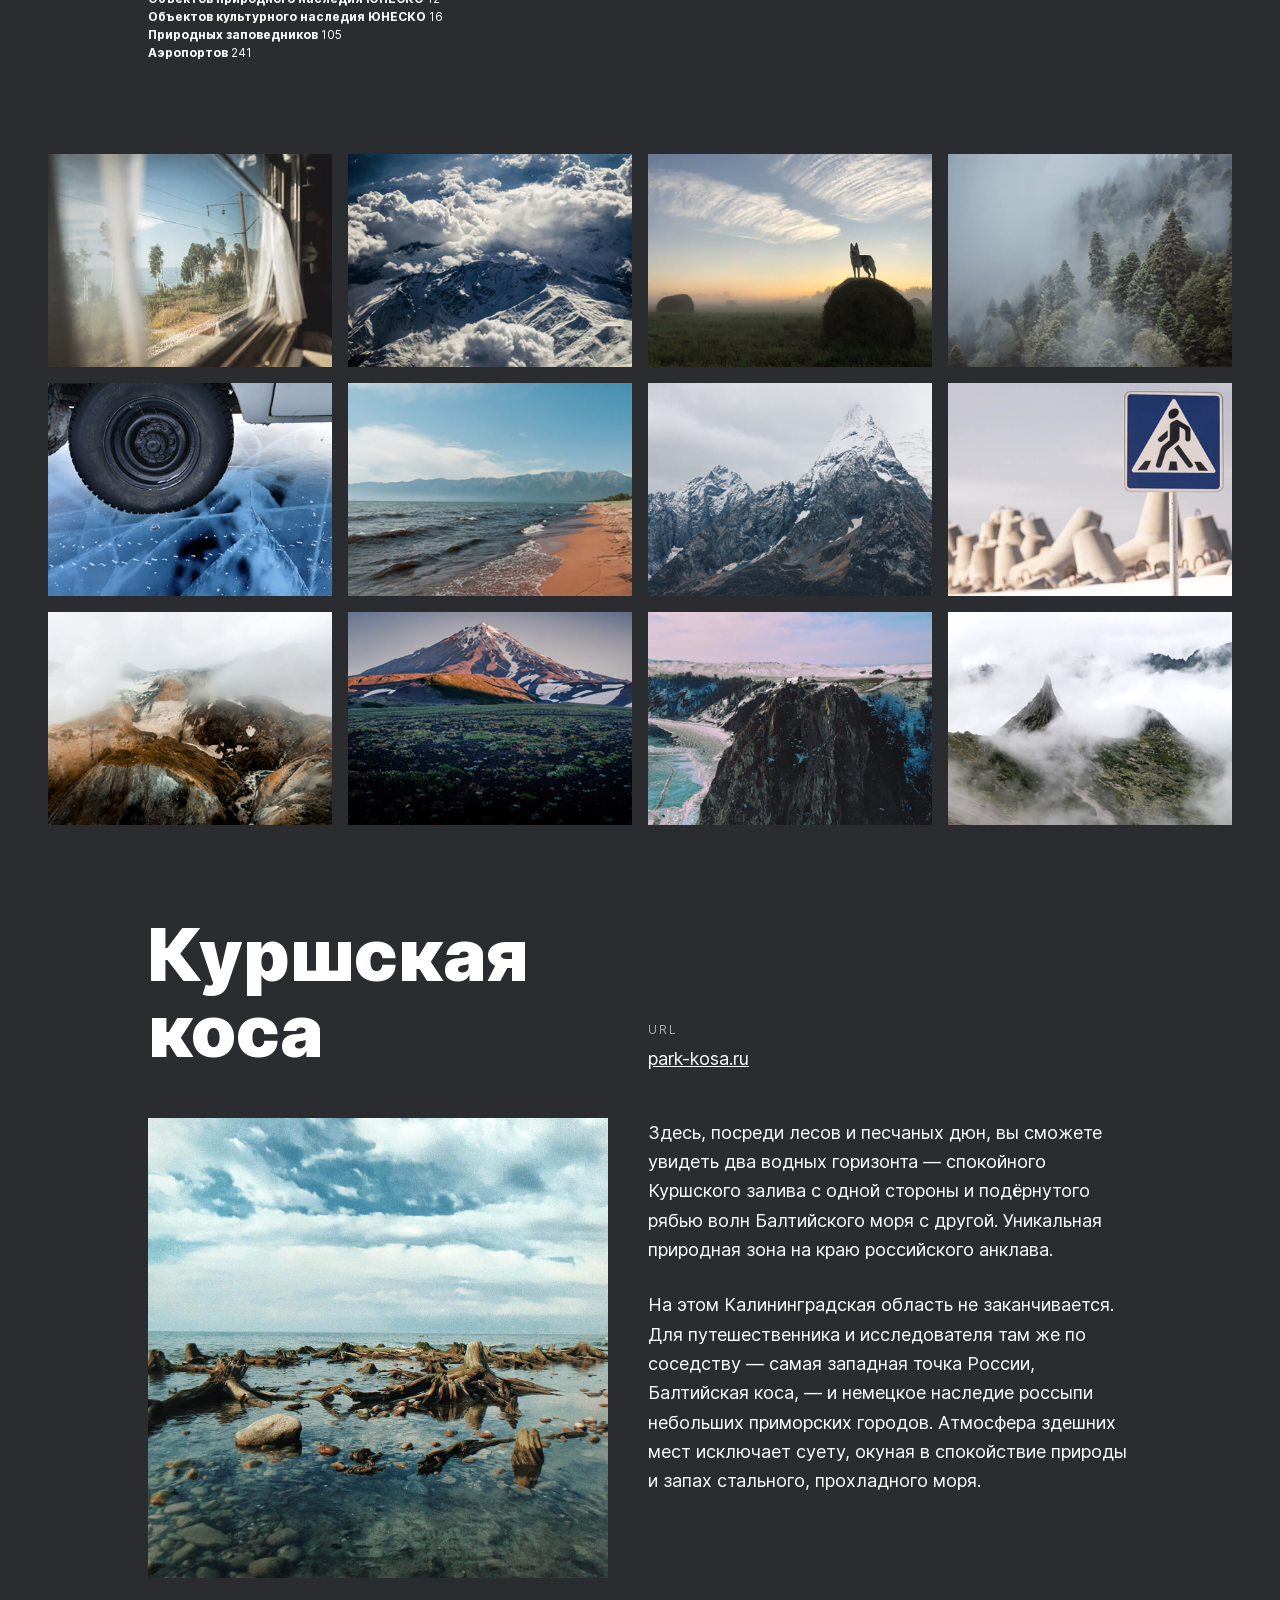
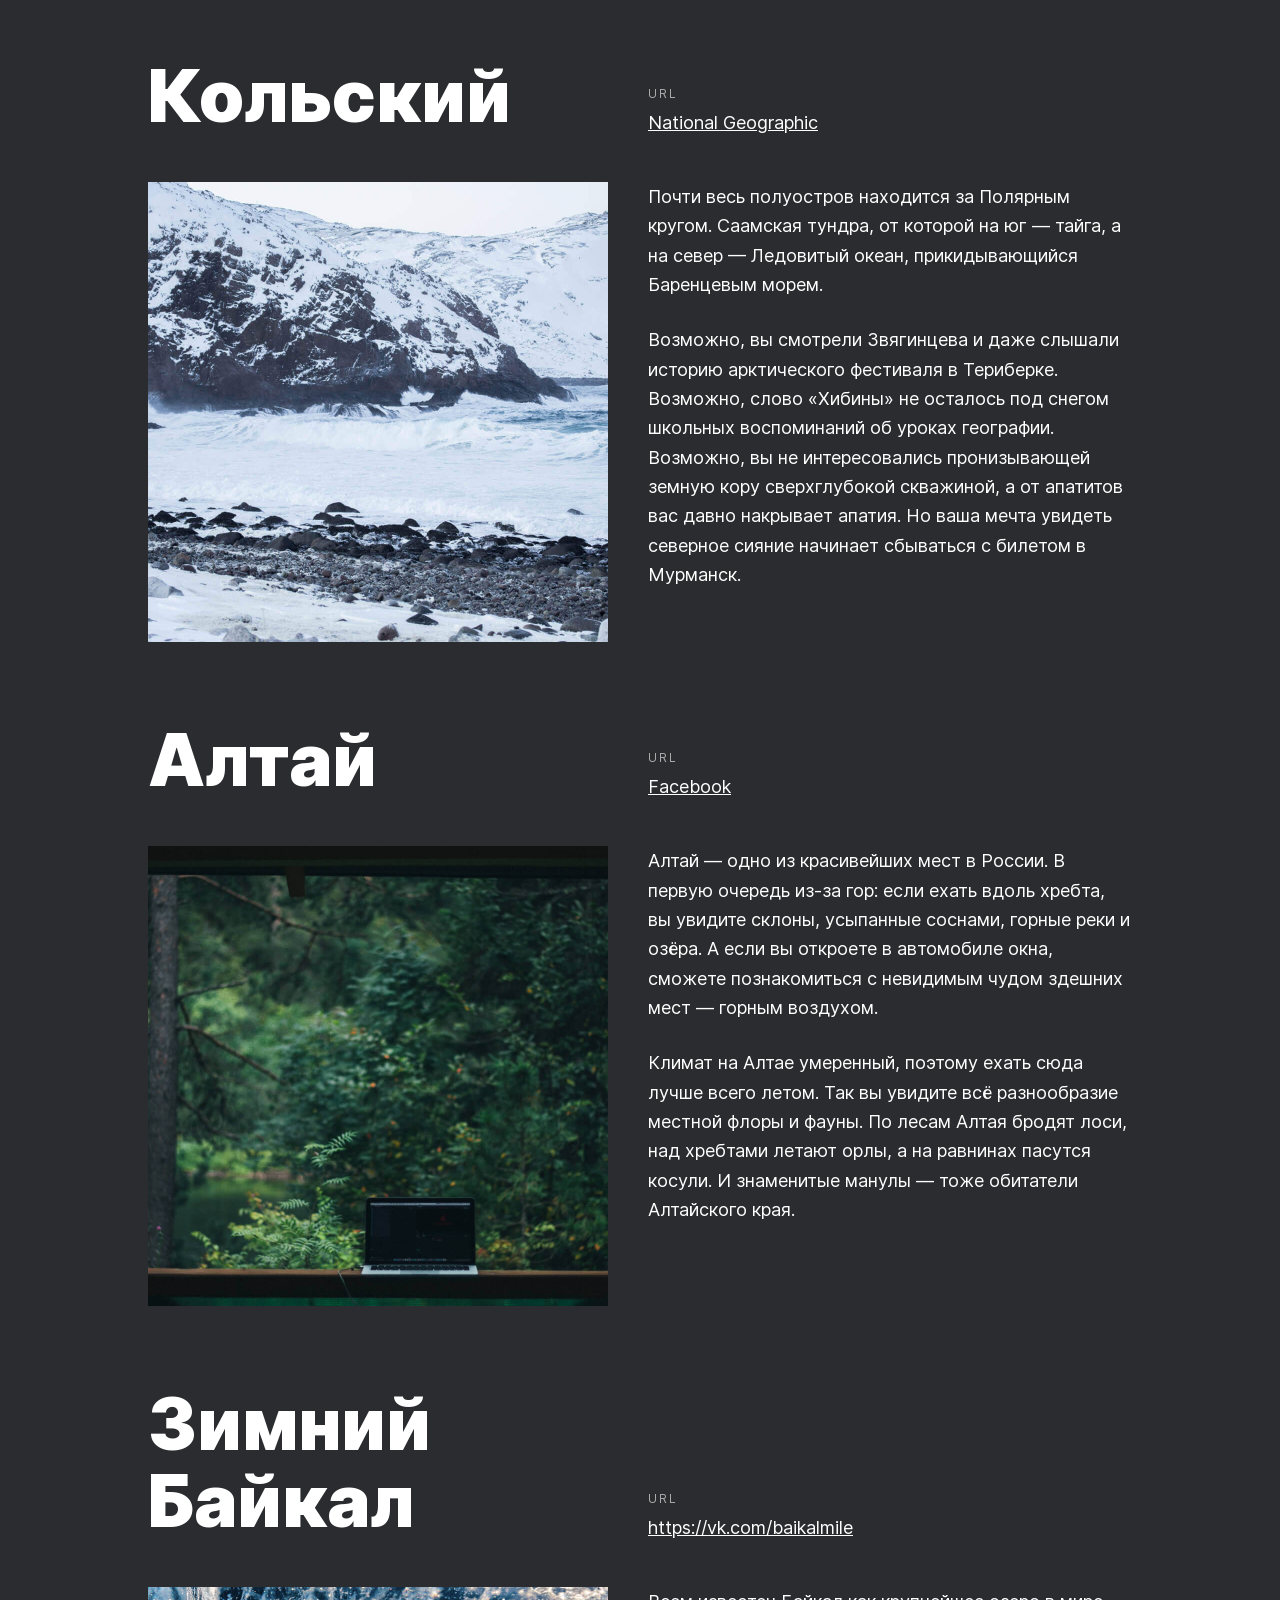
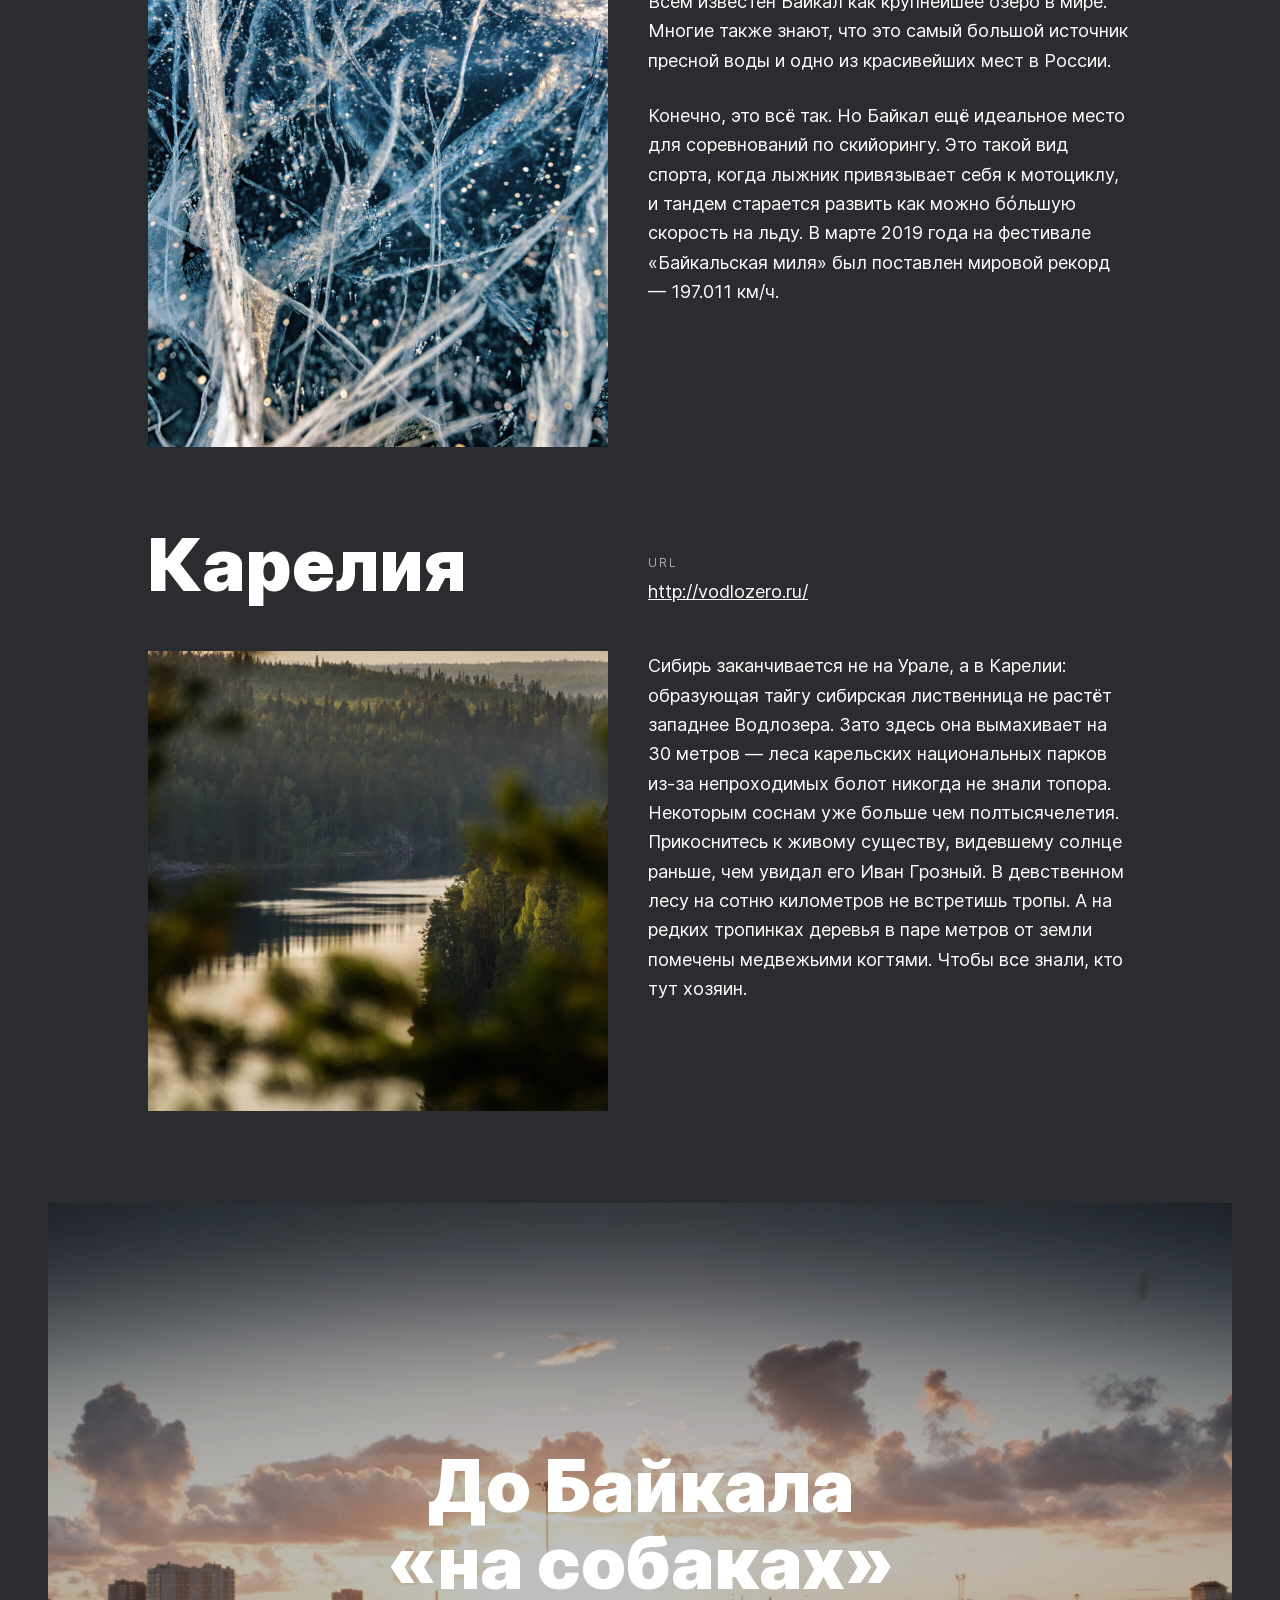
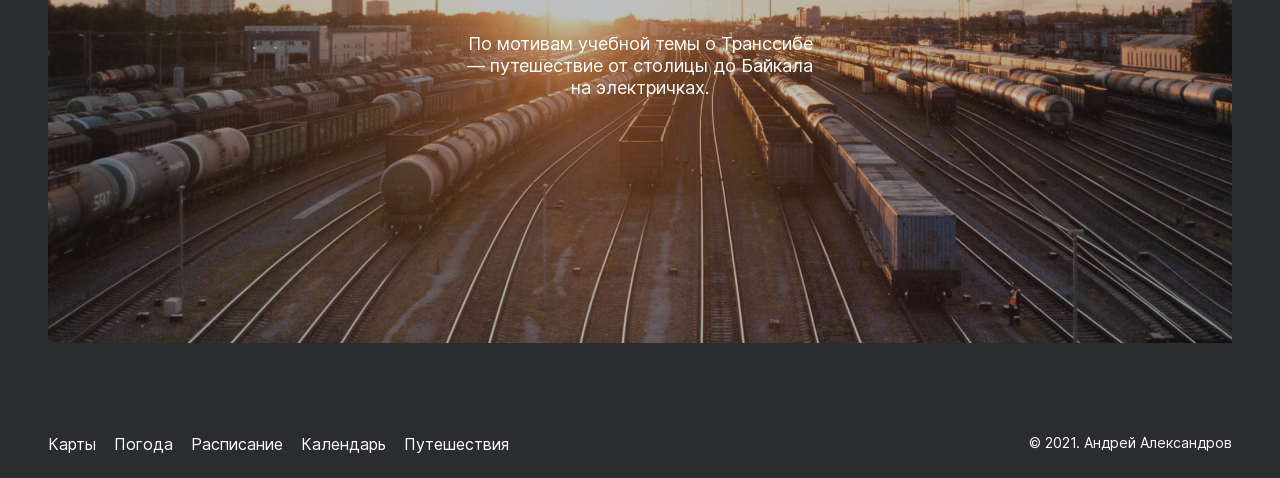
==== commit adb032d7: "removed height for text blocks" ====
--- a/index.html
+++ b/index.html
@@ -6,13 +6,17 @@
   <title>Путешествия по России</title>
   <link rel="stylesheet" href="pages/index.css">
 </head>
-<body>
+<body class="root">
   <div class="page">
     <header class="header">
       <img class="header__logo" src="images/header-logo.svg" alt="лого карта России">
       <ul class="header__lang-links">
-        <li class="header__lang-link header__lang-link_ru">Ru</li>
-        <li class="header__lang-link">En</li>
+        <li>
+          <a href="#" class="header__lang-link header__lang-link_ru hover-link">Ru</a>
+        </li>
+        <li>
+          <a href="#" class="header__lang-link hover-link">En</a>
+        </li>
       </ul>
     </header>
     <main class="content">
@@ -38,11 +42,11 @@
             Мы выбрали и описали некоторые интересные места, достойные вашего отпуска.
           </p>
           <ul class="intro__list">
-            <li>Часовых поясов <span class="intro__list_digits">11</span></li>
-            <li>Объектов природного наследия ЮНЕСКО <span class="intro__list_digits">12</span></li>
-            <li>Объектов культурного наследия ЮНЕСКО <span class="intro__list_digits">16</span></li>
-            <li>Природных заповедников <span class="intro__list_digits">105</span></li>
-            <li>Аэропортов <span class="intro__list_digits">241</span></li>
+            <li>Часовых поясов <span class="digits">11</span></li>
+            <li>Объектов природного наследия ЮНЕСКО <span class="digits">12</span></li>
+            <li>Объектов культурного наследия ЮНЕСКО <span class="digits">16</span></li>
+            <li>Природных заповедников <span class="digits">105</span></li>
+            <li>Аэропортов <span class="digits">241</span></li>
           </ul>
         </div>  
       </section>
@@ -65,9 +69,9 @@
       <section class="places">
         <div class="place">
           <h2 class="place__title">Куршская коса</h2>
-          <div class="place__website">
-            <h3 class="place__website_url-heading">URL</h3>
-            <a href="http://park-kosa.ru" target="_blank" class="place__website_link hover-link">park-kosa.ru</a>
+          <div class="website">
+            <h3 class="website__url-heading">URL</h3>
+            <a href="http://park-kosa.ru" target="_blank" class="website__link hover-link">park-kosa.ru</a>
           </div>
           <img class="place__image" src="images/place-kosa.jpg" alt="Куршская коса">
           <div class="place__text">
@@ -82,15 +86,15 @@
         </div>
         <div class="place">
           <h2 class="place__title">Кольский</h2>
-          <div class="place__website">
-            <h3 class="place__website_url-heading">URL</h3>
-            <a href="https://yourshot.nationalgeographic.com/photos/?keywords=kolskiy" target="_blank" class="place__website_link hover-link">National Geographic</a>
+          <div class="website">
+            <h3 class="website__url-heading">URL</h3>
+            <a href="https://yourshot.nationalgeographic.com/photos/?keywords=kolskiy" target="_blank" class="website__link hover-link">National Geographic</a>
           </div>
           <img class="place__image" src="images/place-kolsky.jpg" alt="Кольский полуостров">
           <div class="place__text">
             <p class="place__paragraph">Почти весь полуостров находится за Полярным кругом. Саамская тундра, от которой на юг — 
               тайга, а на север — Ледовитый океан, прикидывающийся Баренцевым морем.</p>
-           <p class="place__paragraph">Возможно, вы смотрели Звягинцева и даже слышали историю арктического фестиваля в Териберке.
+            <p class="place__paragraph">Возможно, вы смотрели Звягинцева и даже слышали историю арктического фестиваля в Териберке.
               Возможно, слово «Хибины» не осталось под снегом школьных воспоминаний об уроках географии.
               Возможно, вы не интересовались пронизывающей земную кору сверхглубокой скважиной, а от апатитов
               вас давно накрывает апатия. Но ваша мечта увидеть северное сияние начинает сбываться с билетом в Мурманск.</p>
@@ -98,9 +102,9 @@
         </div>
         <div class="place">
           <h2 class="place__title">Алтай</h2>
-          <div class="place__website">
-            <h3 class="place__website_url-heading">URL</h3>
-            <a href="https://www.facebook.com/vera.bashmakova/posts/10156011613718822" target="_blank" class="place__website_link hover-link">Facebook</a>
+          <div class="website">
+            <h3 class="website__url-heading">URL</h3>
+            <a href="https://www.facebook.com/vera.bashmakova/posts/10156011613718822" target="_blank" class="website__link hover-link">Facebook</a>
           </div>
           <img class="place__image" src="images/place-altai.jpg" alt="Алтай">
           <div class="place__text">
@@ -114,9 +118,9 @@
         </div>
         <div class="place">
           <h2 class="place__title">Зимний Байкал</h2>
-          <div class="place__website">
-            <h3 class="place__website_url-heading">URL</h3>
-            <a href="https://vk.com/baikalmile" target="_blank" class="place__website_link hover-link">https://vk.com/baikalmile</a>
+          <div class="website">
+            <h3 class="website__url-heading">URL</h3>
+            <a href="https://vk.com/baikalmile" target="_blank" class="website__link hover-link">https://vk.com/baikalmile</a>
           </div>
           <img class="place__image" src="images/place-winter-baikal.jpg" alt="зимний Байкал">
           <div class="place__text">
@@ -128,9 +132,9 @@
         </div>
         <div class="place">
           <h2 class="place__title">Карелия</h2> 
-          <div class="place__website">
-            <h3 class="place__website_url-heading">URL</h3>
-            <a href="http://vodlozero.ru" target="_blank" class="place__website_link hover-link">http://vodlozero.ru/</a>
+          <div class="website">
+            <h3 class="website__url-heading">URL</h3>
+            <a href="http://vodlozero.ru" target="_blank" class="website__link hover-link">http://vodlozero.ru/</a>
           </div>
           <img class="place__image" src="images/place-karelia.jpg" alt="Карелия">
           <div class="place__text">
@@ -152,21 +156,21 @@
     </main>
     <footer class="footer">
       <nav>
-        <ul class="footer__menu">
-          <li class="footer__menu_item">
-            <a href="https://yandex.ru/maps" target="_blank" class="footer__link hover-link">Карты</a>
+        <ul class="menu">
+          <li class="menu__item">
+            <a href="https://yandex.ru/maps" target="_blank" class="menu__link hover-link">Карты</a>
           </li>
-          <li class="footer__menu_item">
-            <a href="https://yandex.ru/pogoda" target="_blank" class="footer__link hover-link">Погода</a>
+          <li class="menu__item">
+            <a href="https://yandex.ru/pogoda" target="_blank" class="menu__link hover-link">Погода</a>
           </li>
-          <li class="footer__menu_item">
-            <a href="https://rasp.yandex.ru" target="_blank" class="footer__link hover-link">Расписание</a>
+          <li class="menu__item">
+            <a href="https://rasp.yandex.ru" target="_blank" class="menu__link hover-link">Расписание</a>
           </li>
-          <li class="footer__menu_item">
-            <a href="https://calendar.yandex.ru" target="_blank" class="footer__link hover-link">Календарь</a>
+          <li class="menu__item">
+            <a href="https://calendar.yandex.ru" target="_blank" class="menu__link hover-link">Календарь</a>
           </li>
-          <li class="footer__menu_item">
-            <a href="https://travel.yandex.ru" target="_blank" class="footer__link hover-link">Путешествия</a>
+          <li class="menu__item">
+            <a href="https://travel.yandex.ru" target="_blank" class="menu__link hover-link">Путешествия</a>
           </li>          
         </ul>
       </nav>
--- a/pages/index.css
+++ b/pages/index.css
@@ -1,5 +1,6 @@
+@import url(../vendor/normalize.css);
 @import url(../vendor/fonts/inter.css);
-@import url(../vendor/normalize.css);
+@import url(../blocks/root/root.css);
 @import url(../blocks/page/page.css);
 @import url(../blocks/header/header.css);
 @import url(../blocks/header/__logo/header__logo.css);
@@ -18,15 +19,15 @@
 @import url(../blocks/intro/__title/intro__title.css);
 @import url(../blocks/intro/__text/intro__text.css);
 @import url(../blocks/intro/__list/intro__list.css);
-@import url(../blocks/intro/__list/_digits/intro__list_digits.css);
+@import url(../blocks/digits/digits.css);
 @import url(../blocks/photo-grid/photo-grid.css);
 @import url(../blocks/photo-grid/__item/photo-grid__item.css);
 @import url(../blocks/places/places.css);
 @import url(../blocks/place/place.css);
 @import url(../blocks/place/__title/place__title.css);
-@import url(../blocks/place/__website/place__website.css);
-@import url(../blocks/place/__website/_url-heading/place__website_url-heading.css);
-@import url(../blocks/place/__website/_link/place__website_link.css);
+@import url(../blocks/website/website.css);
+@import url(../blocks/website/__url-heading/website__url-heading.css);
+@import url(../blocks/website/__link/website__link.css);
 @import url(../blocks/place/__image/place__image.css);
 @import url(../blocks/place/__text/place__text.css);
 @import url(../blocks/place/__paragraph/place__paragraph.css);
@@ -35,8 +36,8 @@
 @import url(../blocks/cover/__subtitle/cover__subtitle.css);
 @import url(../blocks/cover/__background/cover__background.css);
 @import url(../blocks/footer/footer.css);
-@import url(../blocks/footer/__menu/footer__menu.css);
-@import url(../blocks/footer/__menu/_item/footer__menu_item.css);
-@import url(../blocks/footer/__link/footer__link.css);
+@import url(../blocks/menu/menu.css);
+@import url(../blocks/menu/__item/menu__item.css);
+@import url(../blocks/menu/__link/menu__link.css);
 @import url(../blocks/footer/__copyright/footer__copyright.css);
 @import url(../blocks/hover-link/hover-link.css);
